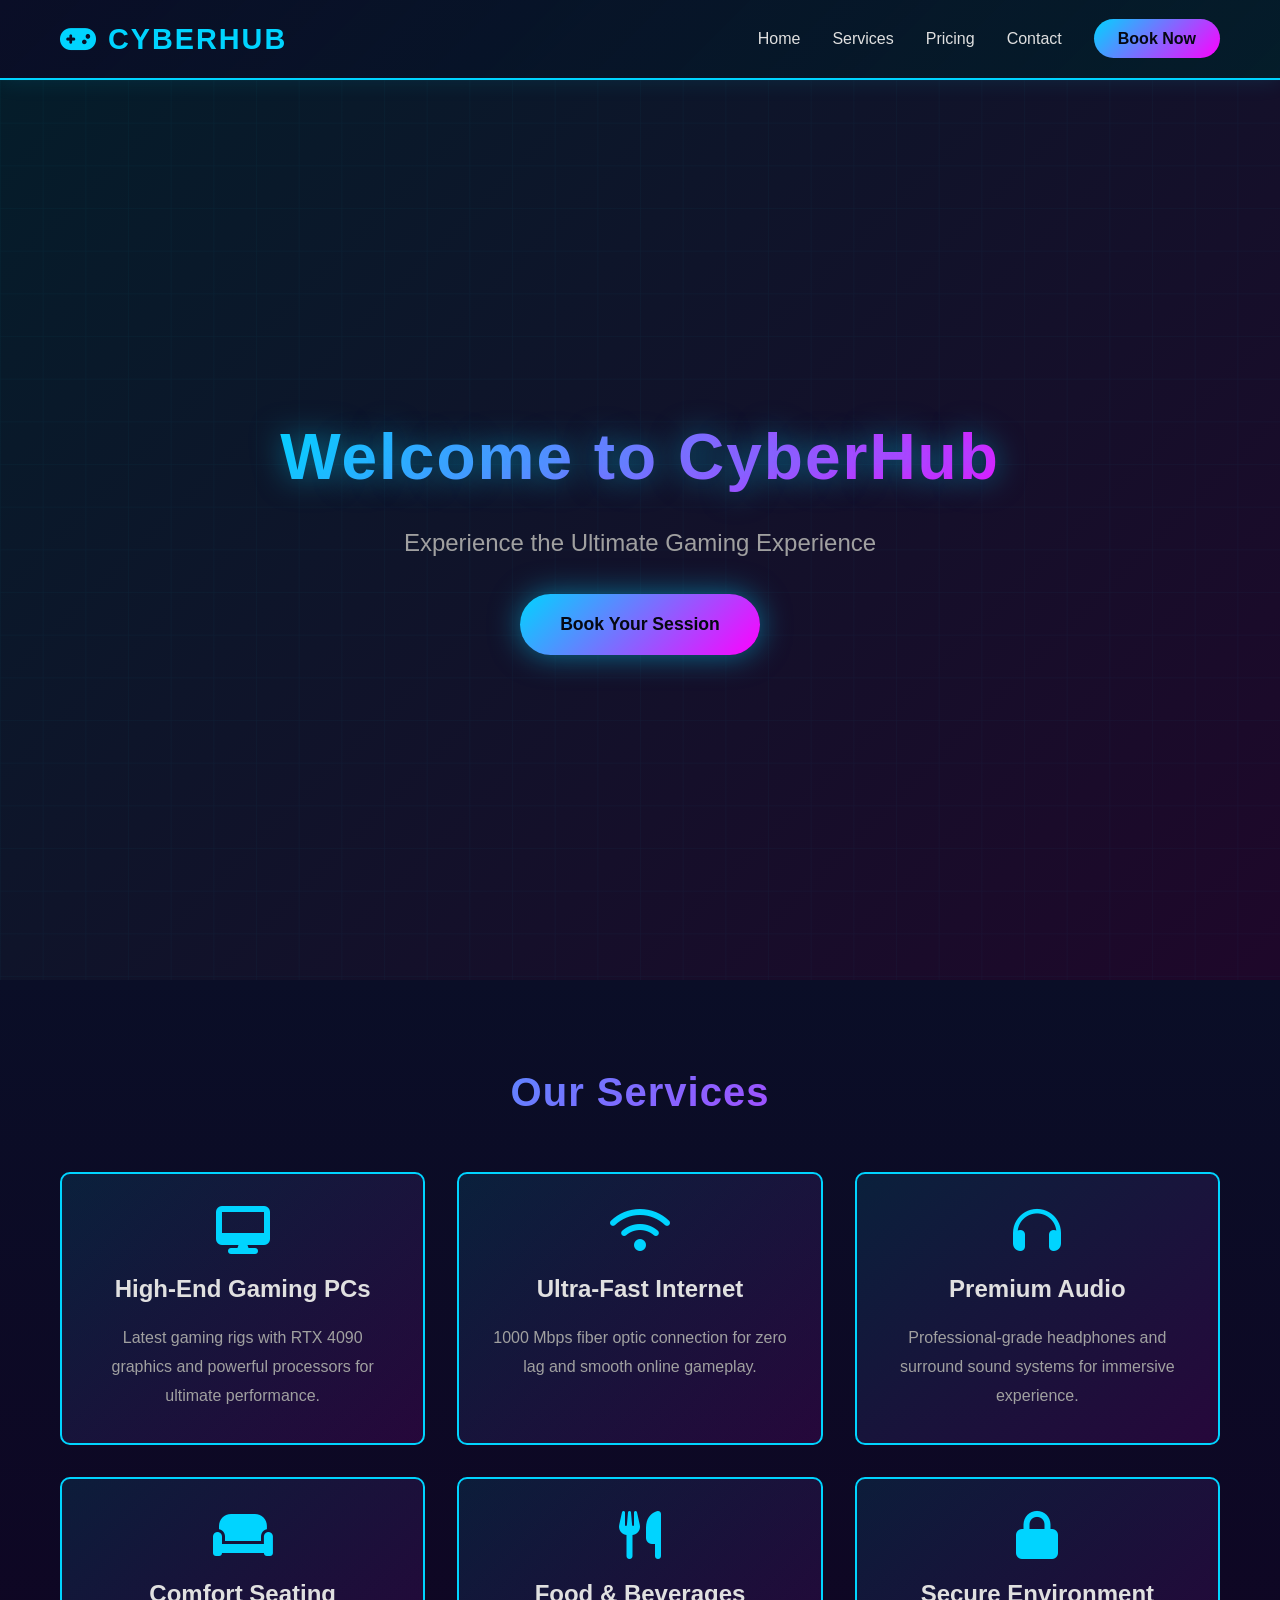
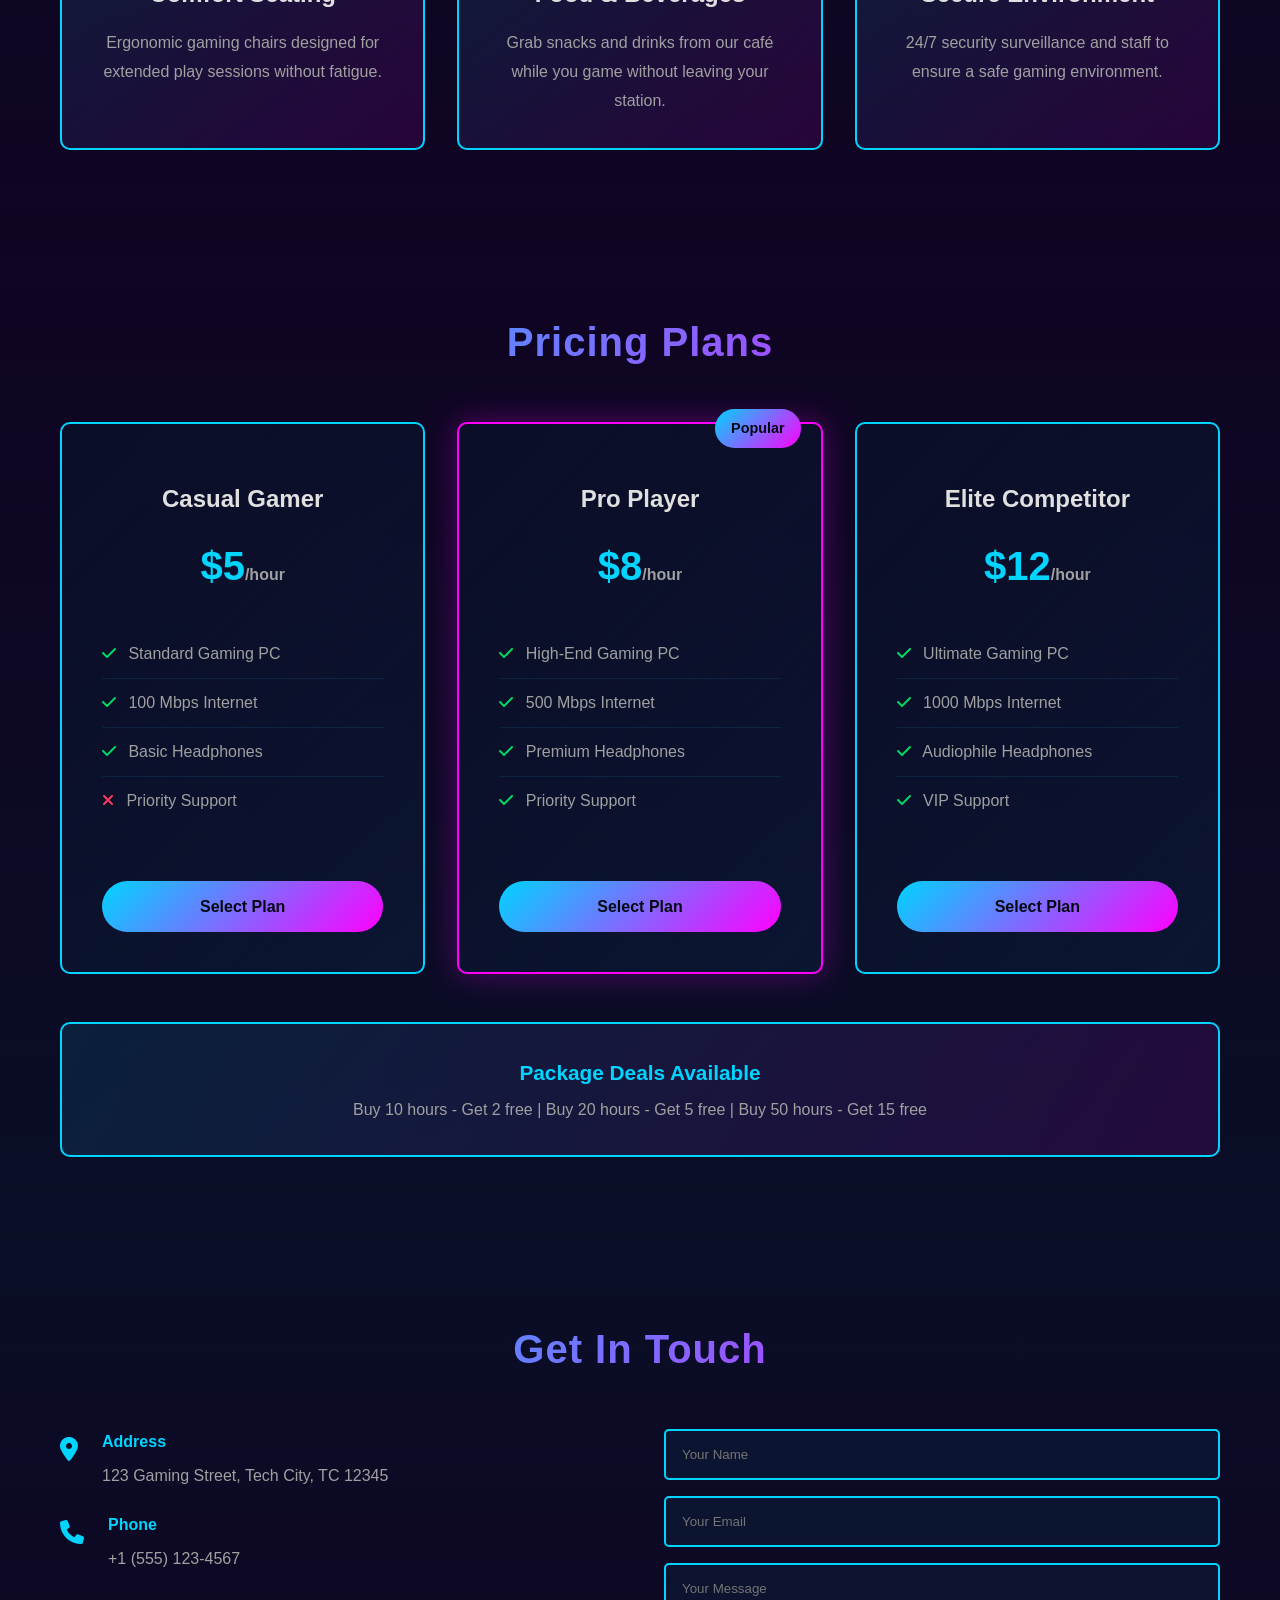
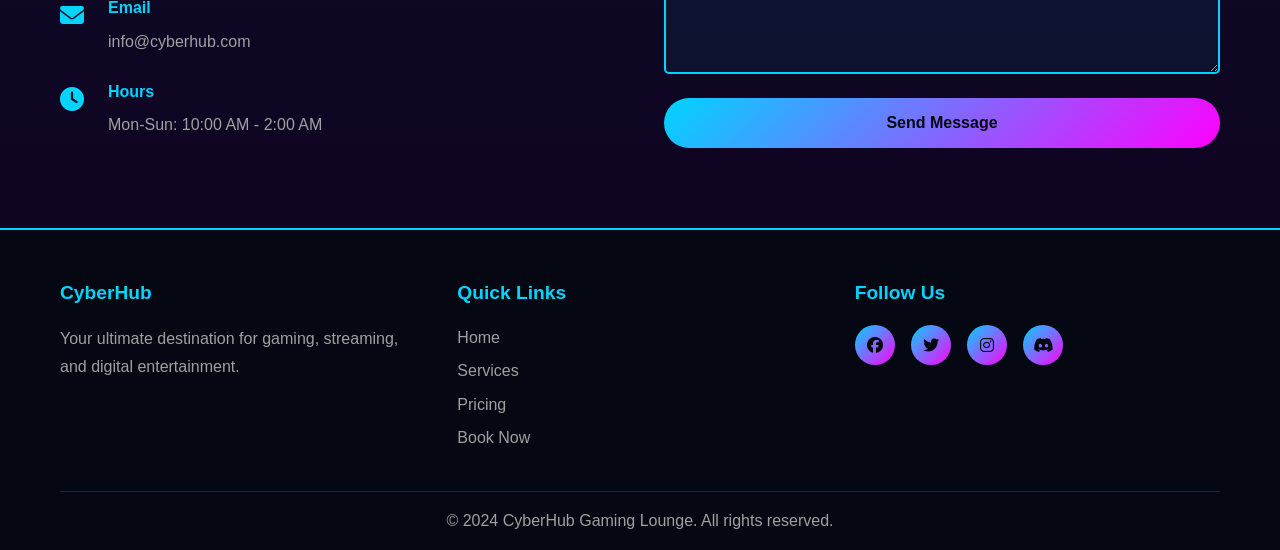
==== index.html @ 61aaa186 "Initial commit: Complete cyber cafe website structure" ====
<!DOCTYPE html>
<html lang="en">
<head>
    <meta charset="UTF-8">
    <meta name="viewport" content="width=device-width, initial-scale=1.0">
    <title>CyberHub - Premium Gaming Lounge</title>
    <link rel="stylesheet" href="css/style.css">
    <link rel="stylesheet" href="https://cdnjs.cloudflare.com/ajax/libs/font-awesome/6.4.0/css/all.min.css">
</head>
<body>
    <!-- Navigation -->
    <nav class="navbar">
        <div class="nav-container">
            <div class="nav-logo">
                <i class="fas fa-gamepad"></i> CyberHub
            </div>
            <ul class="nav-menu">
                <li class="nav-item"><a href="#home" class="nav-link">Home</a></li>
                <li class="nav-item"><a href="#services" class="nav-link">Services</a></li>
                <li class="nav-item"><a href="#pricing" class="nav-link">Pricing</a></li>
                <li class="nav-item"><a href="#contact" class="nav-link">Contact</a></li>
                <li class="nav-item"><a href="booking.html" class="nav-link nav-link-btn">Book Now</a></li>
            </ul>
            <div class="hamburger">
                <span></span>
                <span></span>
                <span></span>
            </div>
        </div>
    </nav>

    <!-- Hero Section -->
    <section id="home" class="hero">
        <div class="hero-content">
            <h1>Welcome to CyberHub</h1>
            <p>Experience the Ultimate Gaming Experience</p>
            <a href="booking.html" class="cta-btn">Book Your Session</a>
        </div>
        <div class="hero-background"></div>
    </section>

    <!-- Services Section -->
    <section id="services" class="services">
        <div class="container">
            <h2 class="section-title">Our Services</h2>
            <div class="services-grid">
                <div class="service-card">
                    <i class="fas fa-desktop"></i>
                    <h3>High-End Gaming PCs</h3>
                    <p>Latest gaming rigs with RTX 4090 graphics and powerful processors for ultimate performance.</p>
                </div>
                <div class="service-card">
                    <i class="fas fa-wifi"></i>
                    <h3>Ultra-Fast Internet</h3>
                    <p>1000 Mbps fiber optic connection for zero lag and smooth online gameplay.</p>
                </div>
                <div class="service-card">
                    <i class="fas fa-headphones"></i>
                    <h3>Premium Audio</h3>
                    <p>Professional-grade headphones and surround sound systems for immersive experience.</p>
                </div>
                <div class="service-card">
                    <i class="fas fa-couch"></i>
                    <h3>Comfort Seating</h3>
                    <p>Ergonomic gaming chairs designed for extended play sessions without fatigue.</p>
                </div>
                <div class="service-card">
                    <i class="fas fa-utensils"></i>
                    <h3>Food & Beverages</h3>
                    <p>Grab snacks and drinks from our café while you game without leaving your station.</p>
                </div>
                <div class="service-card">
                    <i class="fas fa-lock"></i>
                    <h3>Secure Environment</h3>
                    <p>24/7 security surveillance and staff to ensure a safe gaming environment.</p>
                </div>
            </div>
        </div>
    </section>

    <!-- Pricing Section -->
    <section id="pricing" class="pricing">
        <div class="container">
            <h2 class="section-title">Pricing Plans</h2>
            <div class="pricing-grid">
                <div class="pricing-card">
                    <h3>Casual Gamer</h3>
                    <div class="price">$5<span>/hour</span></div>
                    <ul class="features">
                        <li><i class="fas fa-check"></i> Standard Gaming PC</li>
                        <li><i class="fas fa-check"></i> 100 Mbps Internet</li>
                        <li><i class="fas fa-check"></i> Basic Headphones</li>
                        <li><i class="fas fa-times"></i> Priority Support</li>
                    </ul>
                    <a href="booking.html" class="plan-btn">Select Plan</a>
                </div>
                <div class="pricing-card featured">
                    <div class="badge">Popular</div>
                    <h3>Pro Player</h3>
                    <div class="price">$8<span>/hour</span></div>
                    <ul class="features">
                        <li><i class="fas fa-check"></i> High-End Gaming PC</li>
                        <li><i class="fas fa-check"></i> 500 Mbps Internet</li>
                        <li><i class="fas fa-check"></i> Premium Headphones</li>
                        <li><i class="fas fa-check"></i> Priority Support</li>
                    </ul>
                    <a href="booking.html" class="plan-btn">Select Plan</a>
                </div>
                <div class="pricing-card">
                    <h3>Elite Competitor</h3>
                    <div class="price">$12<span>/hour</span></div>
                    <ul class="features">
                        <li><i class="fas fa-check"></i> Ultimate Gaming PC</li>
                        <li><i class="fas fa-check"></i> 1000 Mbps Internet</li>
                        <li><i class="fas fa-check"></i> Audiophile Headphones</li>
                        <li><i class="fas fa-check"></i> VIP Support</li>
                    </ul>
                    <a href="booking.html" class="plan-btn">Select Plan</a>
                </div>
            </div>
            <div class="pricing-note">
                <h4>Package Deals Available</h4>
                <p>Buy 10 hours - Get 2 free | Buy 20 hours - Get 5 free | Buy 50 hours - Get 15 free</p>
            </div>
        </div>
    </section>

    <!-- Contact Section -->
    <section id="contact" class="contact">
        <div class="container">
            <h2 class="section-title">Get In Touch</h2>
            <div class="contact-wrapper">
                <div class="contact-info">
                    <div class="info-item">
                        <i class="fas fa-map-marker-alt"></i>
                        <div>
                            <h4>Address</h4>
                            <p>123 Gaming Street, Tech City, TC 12345</p>
                        </div>
                    </div>
                    <div class="info-item">
                        <i class="fas fa-phone"></i>
                        <div>
                            <h4>Phone</h4>
                            <p>+1 (555) 123-4567</p>
                        </div>
                    </div>
                    <div class="info-item">
                        <i class="fas fa-envelope"></i>
                        <div>
                            <h4>Email</h4>
                            <p>info@cyberhub.com</p>
                        </div>
                    </div>
                    <div class="info-item">
                        <i class="fas fa-clock"></i>
                        <div>
                            <h4>Hours</h4>
                            <p>Mon-Sun: 10:00 AM - 2:00 AM</p>
                        </div>
                    </div>
                </div>
                <form class="contact-form" id="contactForm">
                    <input type="text" placeholder="Your Name" required>
                    <input type="email" placeholder="Your Email" required>
                    <textarea placeholder="Your Message" rows="5" required></textarea>
                    <button type="submit" class="submit-btn">Send Message</button>
                </form>
            </div>
        </div>
    </section>

    <!-- Footer -->
    <footer class="footer">
        <div class="container">
            <div class="footer-content">
                <div class="footer-section">
                    <h4>CyberHub</h4>
                    <p>Your ultimate destination for gaming, streaming, and digital entertainment.</p>
                </div>
                <div class="footer-section">
                    <h4>Quick Links</h4>
                    <ul>
                        <li><a href="#home">Home</a></li>
                        <li><a href="#services">Services</a></li>
                        <li><a href="#pricing">Pricing</a></li>
                        <li><a href="booking.html">Book Now</a></li>
                    </ul>
                </div>
                <div class="footer-section">
                    <h4>Follow Us</h4>
                    <div class="social-links">
                        <a href="#"><i class="fab fa-facebook"></i></a>
                        <a href="#"><i class="fab fa-twitter"></i></a>
                        <a href="#"><i class="fab fa-instagram"></i></a>
                        <a href="#"><i class="fab fa-discord"></i></a>
                    </div>
                </div>
            </div>
            <div class="footer-bottom">
                <p>&copy; 2024 CyberHub Gaming Lounge. All rights reserved.</p>
            </div>
        </div>
    </footer>

    <script src="js/script.js"></script>
</body>
</html>
---- css/style.css ----
* {
    margin: 0;
    padding: 0;
    box-sizing: border-box;
}

:root {
    --primary-color: #00d4ff;
    --secondary-color: #ff00ff;
    --dark-bg: #0a0e27;
    --darker-bg: #050812;
    --text-color: #e0e0e0;
    --text-light: #a0a0a0;
    --accent: #1e90ff;
    --success: #00d963;
    --warning: #ff9500;
    --danger: #ff3860;
}

body {
    font-family: 'Segoe UI', Tahoma, Geneva, Verdana, sans-serif;
    background-color: var(--darker-bg);
    color: var(--text-color);
    line-height: 1.6;
    overflow-x: hidden;
}

.container {
    max-width: 1200px;
    margin: 0 auto;
    padding: 0 20px;
}

/* Navigation */
.navbar {
    background: linear-gradient(135deg, var(--dark-bg) 0%, rgba(0, 212, 255, 0.1) 100%);
    padding: 1rem 0;
    position: sticky;
    top: 0;
    z-index: 1000;
    border-bottom: 2px solid var(--primary-color);
    box-shadow: 0 2px 20px rgba(0, 212, 255, 0.1);
}

.nav-container {
    max-width: 1200px;
    margin: 0 auto;
    padding: 0 20px;
    display: flex;
    justify-content: space-between;
    align-items: center;
}

.nav-logo {
    font-size: 1.8rem;
    font-weight: bold;
    color: var(--primary-color);
    display: flex;
    align-items: center;
    gap: 10px;
    text-transform: uppercase;
    letter-spacing: 2px;
}

.nav-menu {
    display: flex;
    list-style: none;
    gap: 2rem;
    align-items: center;
}

.nav-link {
    color: var(--text-color);
    text-decoration: none;
    transition: all 0.3s ease;
    font-weight: 500;
}

.nav-link:hover {
    color: var(--primary-color);
    transform: translateY(-3px);
}

.nav-link-btn {
    background: linear-gradient(135deg, var(--primary-color), var(--secondary-color));
    padding: 0.7rem 1.5rem;
    border-radius: 50px;
    color: var(--darker-bg) !important;
    font-weight: bold;
}

.nav-link-btn:hover {
    transform: scale(1.05);
    box-shadow: 0 0 20px rgba(0, 212, 255, 0.5);
}

.nav-link-btn.active {
    box-shadow: 0 0 20px rgba(0, 212, 255, 0.7);
}

.hamburger {
    display: none;
    flex-direction: column;
    cursor: pointer;
}

.hamburger span {
    width: 25px;
    height: 3px;
    background-color: var(--primary-color);
    margin: 5px 0;
    transition: 0.3s;
}

/* Hero Section */
.hero {
    height: 100vh;
    display: flex;
    align-items: center;
    justify-content: center;
    position: relative;
    overflow: hidden;
    text-align: center;
}

.hero-background {
    position: absolute;
    top: 0;
    left: 0;
    width: 100%;
    height: 100%;
    background: linear-gradient(135deg, rgba(0, 212, 255, 0.1) 0%, rgba(255, 0, 255, 0.1) 100%),
                url('data:image/svg+xml,<svg xmlns="http://www.w3.org/2000/svg" viewBox="0 0 1200 600"><defs><pattern id="grid" width="40" height="40" patternUnits="userSpaceOnUse"><path d="M 40 0 L 0 0 0 40" fill="none" stroke="rgba(0,212,255,0.05)" stroke-width="1"/></pattern></defs><rect width="1200" height="600" fill="%23050812" /><rect width="1200" height="600" fill="url(%23grid)" /></svg>');
    z-index: -1;
    animation: moveBackground 20s linear infinite;
}

@keyframes moveBackground {
    0% { transform: translate(0, 0); }
    100% { transform: translate(40px, 40px); }
}

.hero-content {
    z-index: 1;
    animation: slideUp 1s ease;
}

@keyframes slideUp {
    from {
        opacity: 0;
        transform: translateY(30px);
    }
    to {
        opacity: 1;
        transform: translateY(0);
    }
}

.hero h1 {
    font-size: 4rem;
    margin-bottom: 1rem;
    background: linear-gradient(135deg, var(--primary-color), var(--secondary-color));
    -webkit-background-clip: text;
    -webkit-text-fill-color: transparent;
    text-shadow: 0 0 30px rgba(0, 212, 255, 0.5);
    letter-spacing: 2px;
}

.hero p {
    font-size: 1.5rem;
    margin-bottom: 2rem;
    color: var(--text-light);
}

.cta-btn {
    display: inline-block;
    padding: 1rem 2.5rem;
    background: linear-gradient(135deg, var(--primary-color), var(--secondary-color));
    color: var(--darker-bg);
    text-decoration: none;
    border-radius: 50px;
    font-weight: bold;
    font-size: 1.1rem;
    transition: all 0.3s ease;
    box-shadow: 0 0 30px rgba(0, 212, 255, 0.5);
    border: none;
    cursor: pointer;
}

.cta-btn:hover {
    transform: scale(1.1);
    box-shadow: 0 0 50px rgba(0, 212, 255, 0.8), 0 0 30px rgba(255, 0, 255, 0.5);
}

/* Sections */
section {
    padding: 5rem 0;
}

.section-title {
    font-size: 2.5rem;
    text-align: center;
    margin-bottom: 3rem;
    background: linear-gradient(135deg, var(--primary-color), var(--secondary-color));
    -webkit-background-clip: text;
    -webkit-text-fill-color: transparent;
    letter-spacing: 1px;
}

/* Services Section */
.services {
    background: linear-gradient(180deg, var(--dark-bg) 0%, rgba(26, 0, 51, 0.5) 100%);
}

.services-grid {
    display: grid;
    grid-template-columns: repeat(auto-fit, minmax(300px, 1fr));
    gap: 2rem;
}

.service-card {
    background: linear-gradient(135deg, rgba(0, 212, 255, 0.1) 0%, rgba(255, 0, 255, 0.1) 100%);
    border: 2px solid var(--primary-color);
    padding: 2rem;
    border-radius: 10px;
    transition: all 0.3s ease;
    text-align: center;
}

.service-card:hover {
    transform: translateY(-10px);
    box-shadow: 0 10px 30px rgba(0, 212, 255, 0.3);
    border-color: var(--secondary-color);
}

.service-card i {
    font-size: 3rem;
    color: var(--primary-color);
    margin-bottom: 1rem;
}

.service-card h3 {
    font-size: 1.5rem;
    margin-bottom: 1rem;
    color: var(--text-color);
}

.service-card p {
    color: var(--text-light);
    line-height: 1.8;
}

/* Pricing Section */
.pricing {
    background: linear-gradient(180deg, rgba(26, 0, 51, 0.5) 0%, var(--dark-bg) 100%);
}

.pricing-grid {
    display: grid;
    grid-template-columns: repeat(auto-fit, minmax(280px, 1fr));
    gap: 2rem;
    margin-bottom: 3rem;
}

.pricing-card {
    background: linear-gradient(135deg, var(--dark-bg) 0%, rgba(0, 212, 255, 0.05) 100%);
    border: 2px solid var(--primary-color);
    padding: 2.5rem;
    border-radius: 10px;
    text-align: center;
    transition: all 0.3s ease;
    position: relative;
}

.pricing-card.featured {
    border-color: var(--secondary-color);
    box-shadow: 0 0 30px rgba(255, 0, 255, 0.3);
    transform: scale(1.05);
}

.pricing-card:hover {
    transform: translateY(-10px);
    box-shadow: 0 10px 30px rgba(0, 212, 255, 0.3);
}

.pricing-card.featured:hover {
    transform: scale(1.05) translateY(-10px);
}

.badge {
    position: absolute;
    top: -15px;
    right: 20px;
    background: linear-gradient(135deg, var(--primary-color), var(--secondary-color));
    color: var(--darker-bg);
    padding: 0.5rem 1rem;
    border-radius: 20px;
    font-weight: bold;
    font-size: 0.9rem;
}

.pricing-card h3 {
    font-size: 1.5rem;
    margin: 1rem 0;
    color: var(--text-color);
}

.price {
    font-size: 2.5rem;
    color: var(--primary-color);
    margin: 1rem 0;
    font-weight: bold;
}

.price span {
    font-size: 1rem;
    color: var(--text-light);
}

.features {
    list-style: none;
    margin: 2rem 0;
    text-align: left;
}

.features li {
    padding: 0.7rem 0;
    color: var(--text-light);
    border-bottom: 1px solid rgba(0, 212, 255, 0.1);
}

.features li:last-child {
    border-bottom: none;
}

.features i {
    color: var(--success);
    margin-right: 0.5rem;
}

.features li:has(.fa-times) i {
    color: var(--danger);
}

.plan-btn {
    display: inline-block;
    width: 100%;
    padding: 0.8rem 1.5rem;
    background: linear-gradient(135deg, var(--primary-color), var(--secondary-color));
    color: var(--darker-bg);
    text-decoration: none;
    border-radius: 50px;
    font-weight: bold;
    transition: all 0.3s ease;
    border: none;
    cursor: pointer;
    margin-top: 1.5rem;
}

.plan-btn:hover {
    transform: scale(1.05);
    box-shadow: 0 0 20px rgba(0, 212, 255, 0.5);
}

.pricing-note {
    background: linear-gradient(135deg, rgba(0, 212, 255, 0.1) 0%, rgba(255, 0, 255, 0.1) 100%);
    border: 2px solid var(--primary-color);
    padding: 2rem;
    border-radius: 10px;
    text-align: center;
}

.pricing-note h4 {
    color: var(--primary-color);
    font-size: 1.3rem;
    margin-bottom: 0.5rem;
}

.pricing-note p {
    color: var(--text-light);
}

/* Contact Section */
.contact {
    background: linear-gradient(180deg, var(--dark-bg) 0%, rgba(26, 0, 51, 0.5) 100%);
}

.contact-wrapper {
    display: grid;
    grid-template-columns: 1fr 1fr;
    gap: 3rem;
}

.contact-info {
    display: flex;
    flex-direction: column;
    gap: 1.5rem;
}

.info-item {
    display: flex;
    align-items: flex-start;
    gap: 1.5rem;
}

.info-item i {
    font-size: 1.5rem;
    color: var(--primary-color);
    margin-top: 0.5rem;
}

.info-item h4 {
    color: var(--primary-color);
    margin-bottom: 0.5rem;
}

.info-item p {
    color: var(--text-light);
}

.contact-form {
    display: flex;
    flex-direction: column;
    gap: 1rem;
}

.contact-form input,
.contact-form textarea {
    padding: 1rem;
    background: rgba(0, 212, 255, 0.05);
    border: 2px solid var(--primary-color);
    border-radius: 5px;
    color: var(--text-color);
    font-family: inherit;
    transition: all 0.3s ease;
}

.contact-form input:focus,
.contact-form textarea:focus {
    outline: none;
    border-color: var(--secondary-color);
    box-shadow: 0 0 15px rgba(0, 212, 255, 0.2);
}

.contact-form textarea {
    resize: vertical;
}

.submit-btn {
    padding: 1rem 2rem;
    background: linear-gradient(135deg, var(--primary-color), var(--secondary-color));
    color: var(--darker-bg);
    border: none;
    border-radius: 50px;
    font-weight: bold;
    font-size: 1rem;
    cursor: pointer;
    transition: all 0.3s ease;
    margin-top: 0.5rem;
}

.submit-btn:hover {
    transform: scale(1.05);
    box-shadow: 0 0 20px rgba(0, 212, 255, 0.5);
}

/* Footer */
.footer {
    background: var(--darker-bg);
    border-top: 2px solid var(--primary-color);
    padding: 3rem 0 1rem;
}

.footer-content {
    display: grid;
    grid-template-columns: repeat(auto-fit, minmax(250px, 1fr));
    gap: 2rem;
    margin-bottom: 2rem;
}

.footer-section h4 {
    color: var(--primary-color);
    margin-bottom: 1rem;
    font-size: 1.2rem;
}

.footer-section p {
    color: var(--text-light);
    line-height: 1.8;
}

.footer-section ul {
    list-style: none;
}

.footer-section ul li {
    margin-bottom: 0.5rem;
}

.footer-section ul li a {
    color: var(--text-light);
    text-decoration: none;
    transition: all 0.3s ease;
}

.footer-section ul li a:hover {
    color: var(--primary-color);
    transform: translateX(5px);
}

.social-links {
    display: flex;
    gap: 1rem;
}

.social-links a {
    display: inline-flex;
    align-items: center;
    justify-content: center;
    width: 40px;
    height: 40px;
    background: linear-gradient(135deg, var(--primary-color), var(--secondary-color));
    color: var(--darker-bg);
    border-radius: 50%;
    text-decoration: none;
    transition: all 0.3s ease;
}

.social-links a:hover {
    transform: scale(1.2) rotate(10deg);
    box-shadow: 0 0 20px rgba(0, 212, 255, 0.5);
}

.footer-bottom {
    text-align: center;
    padding-top: 1rem;
    border-top: 1px solid rgba(0, 212, 255, 0.2);
    color: var(--text-light);
}

/* Booking Section */
.booking-section {
    background: linear-gradient(180deg, var(--dark-bg) 0%, rgba(26, 0, 51, 0.5) 100%);
    padding: 3rem 0;
}

.page-title {
    font-size: 2.5rem;
    text-align: center;
    margin-bottom: 3rem;
    background: linear-gradient(135deg, var(--primary-color), var(--secondary-color));
    -webkit-background-clip: text;
    -webkit-text-fill-color: transparent;
}

.booking-wrapper {
    display: grid;
    grid-template-columns: 2fr 1fr;
    gap: 2rem;
}

.booking-form {
    background: linear-gradient(135deg, rgba(0, 212, 255, 0.1) 0%, rgba(255, 0, 255, 0.1) 100%);
    border: 2px solid var(--primary-color);
    padding: 2rem;
    border-radius: 10px;
}

.form-group {
    margin-bottom: 1.5rem;
}

.form-row {
    display: grid;
    grid-template-columns: 1fr 1fr;
    gap: 1rem;
}

.form-group label {
    display: block;
    margin-bottom: 0.5rem;
    color: var(--primary-color);
    font-weight: 500;
}

.form-group input,
.form-group select,
.form-group textarea {
    width: 100%;
    padding: 0.8rem;
    background: rgba(0, 212, 255, 0.05);
    border: 2px solid var(--primary-color);
    border-radius: 5px;
    color: var(--text-color);
    font-family: inherit;
    transition: all 0.3s ease;
}

.form-group input:focus,
.form-group select:focus,
.form-group textarea:focus {
    outline: none;
    border-color: var(--secondary-color);
    box-shadow: 0 0 15px rgba(0, 212, 255, 0.2);
}

.checkbox-group {
    display: flex;
    flex-direction: column;
    gap: 0.8rem;
}

.checkbox {
    display: flex;
    align-items: center;
    gap: 0.8rem;
    cursor: pointer;
}

.checkbox input {
    width: auto;
    cursor: pointer;
}

.checkbox span {
    color: var(--text-light);
}

.price-summary {
    background: rgba(0, 212, 255, 0.05);
    border: 2px solid var(--primary-color);
    padding: 1.5rem;
    border-radius: 5px;
    margin: 2rem 0;
}

.price-summary h3 {
    color: var(--primary-color);
    margin-bottom: 1rem;
}

.summary-item {
    display: flex;
    justify-content: space-between;
    margin-bottom: 0.8rem;
    color: var(--text-light);
}

.summary-total {
    display: flex;
    justify-content: space-between;
    font-size: 1.3rem;
    font-weight: bold;
    color: var(--primary-color);
    border-top: 2px solid rgba(0, 212, 255, 0.2);
    padding-top: 1rem;
}

.booking-info {
    display: flex;
    flex-direction: column;
    gap: 1.5rem;
}

.booking-info h3 {
    color: var(--primary-color);
    font-size: 1.5rem;
}

.info-box {
    background: linear-gradient(135deg, rgba(0, 212, 255, 0.1) 0%, rgba(255, 0, 255, 0.1) 100%);
    border: 2px solid var(--primary-color);
    padding: 1.5rem;
    border-radius: 5px;
}

.info-box h4 {
    color: var(--primary-color);
    margin-bottom: 1rem;
    display: flex;
    align-items: center;
    gap: 0.5rem;
}

.info-box ul {
    list-style: none;
}

.info-box ul li {
    color: var(--text-light);
    margin-bottom: 0.5rem;
    padding-left: 1.5rem;
    position: relative;
}

.info-box ul li:before {
    content: "▸";
    position: absolute;
    left: 0;
    color: var(--primary-color);
}

.info-box p {
    color: var(--text-light);
    line-height: 1.8;
}

/* Responsive */
@media (max-width: 768px) {
    .hamburger {
        display: flex;
    }

    .nav-menu {
        flex-direction: column;
        gap: 1rem;
    }

    .hero h1 {
        font-size: 2rem;
    }

    .hero p {
        font-size: 1.1rem;
    }

    .section-title {
        font-size: 1.8rem;
    }

    .contact-wrapper,
    .booking-wrapper {
        grid-template-columns: 1fr;
    }

    .form-row {
        grid-template-columns: 1fr;
    }

    .pricing-card.featured {
        transform: scale(1);
    }

    .pricing-card.featured:hover {
        transform: translateY(-10px);
    }
}
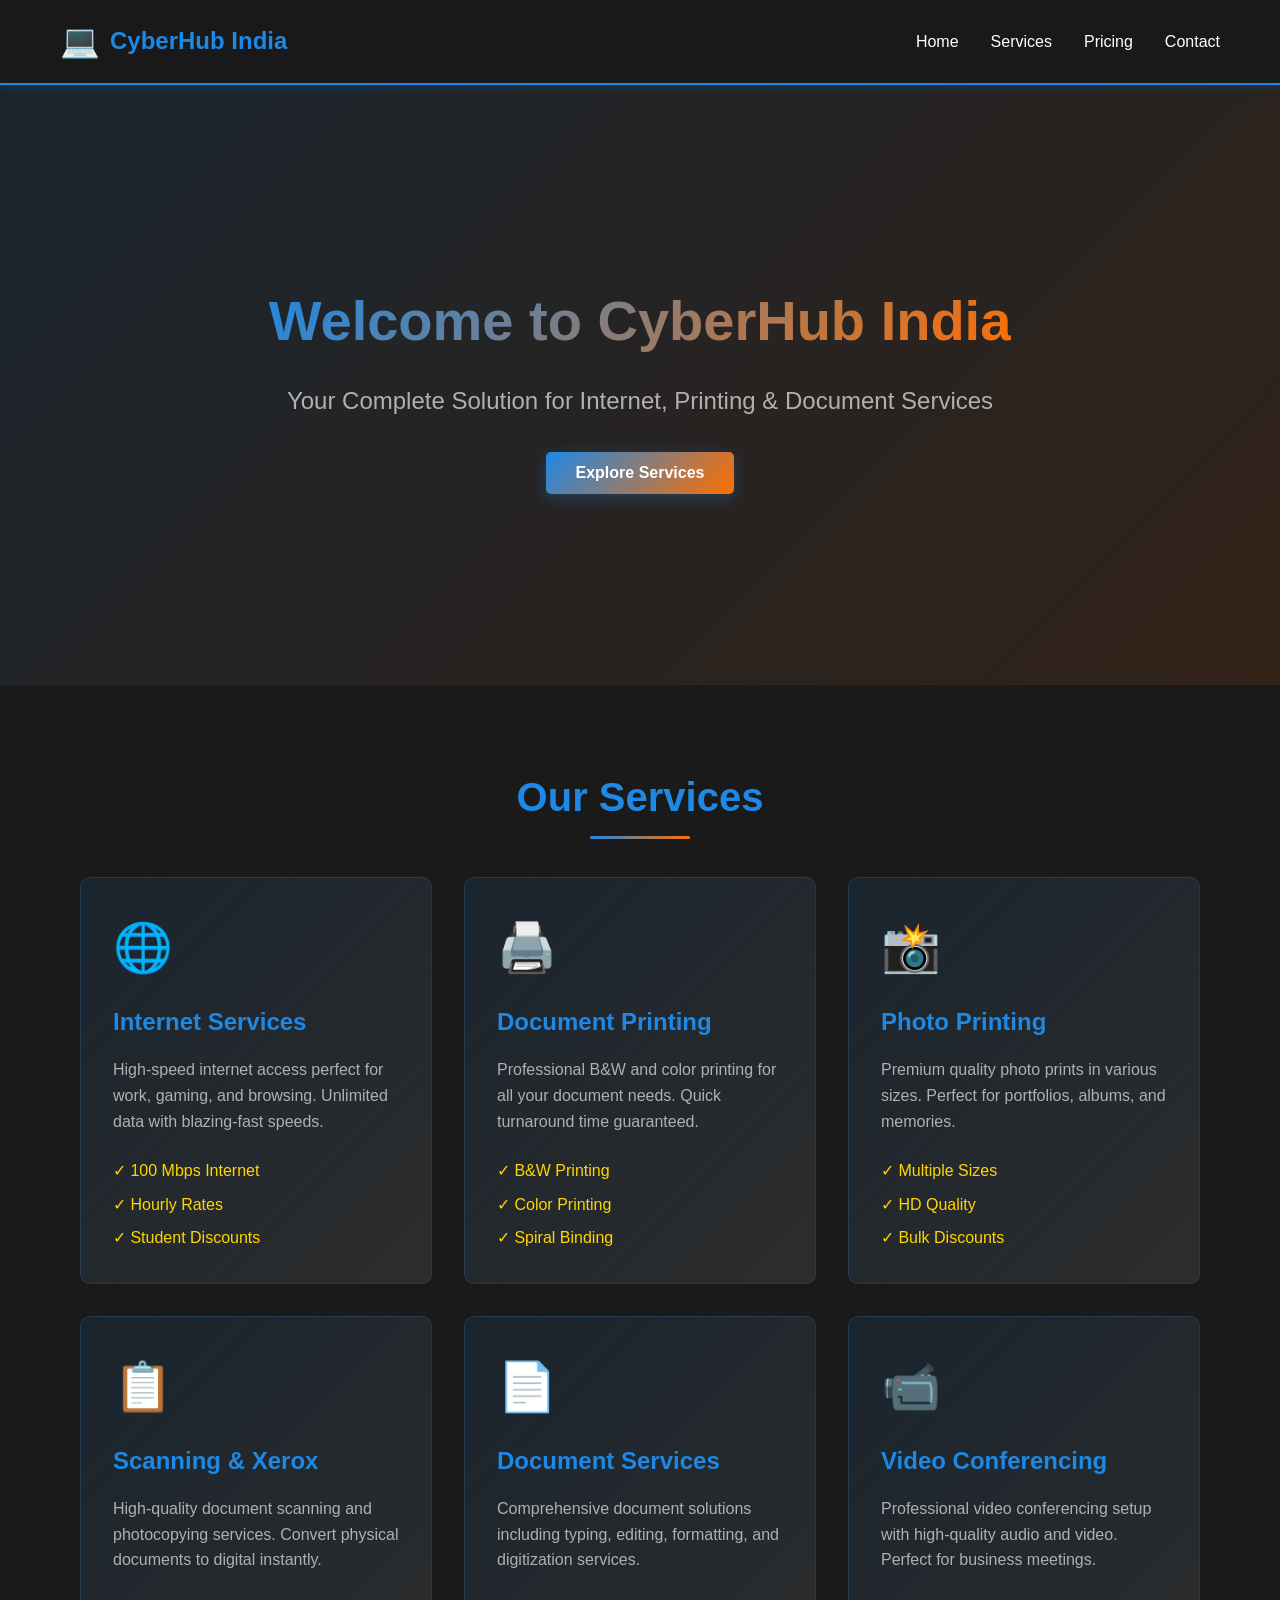
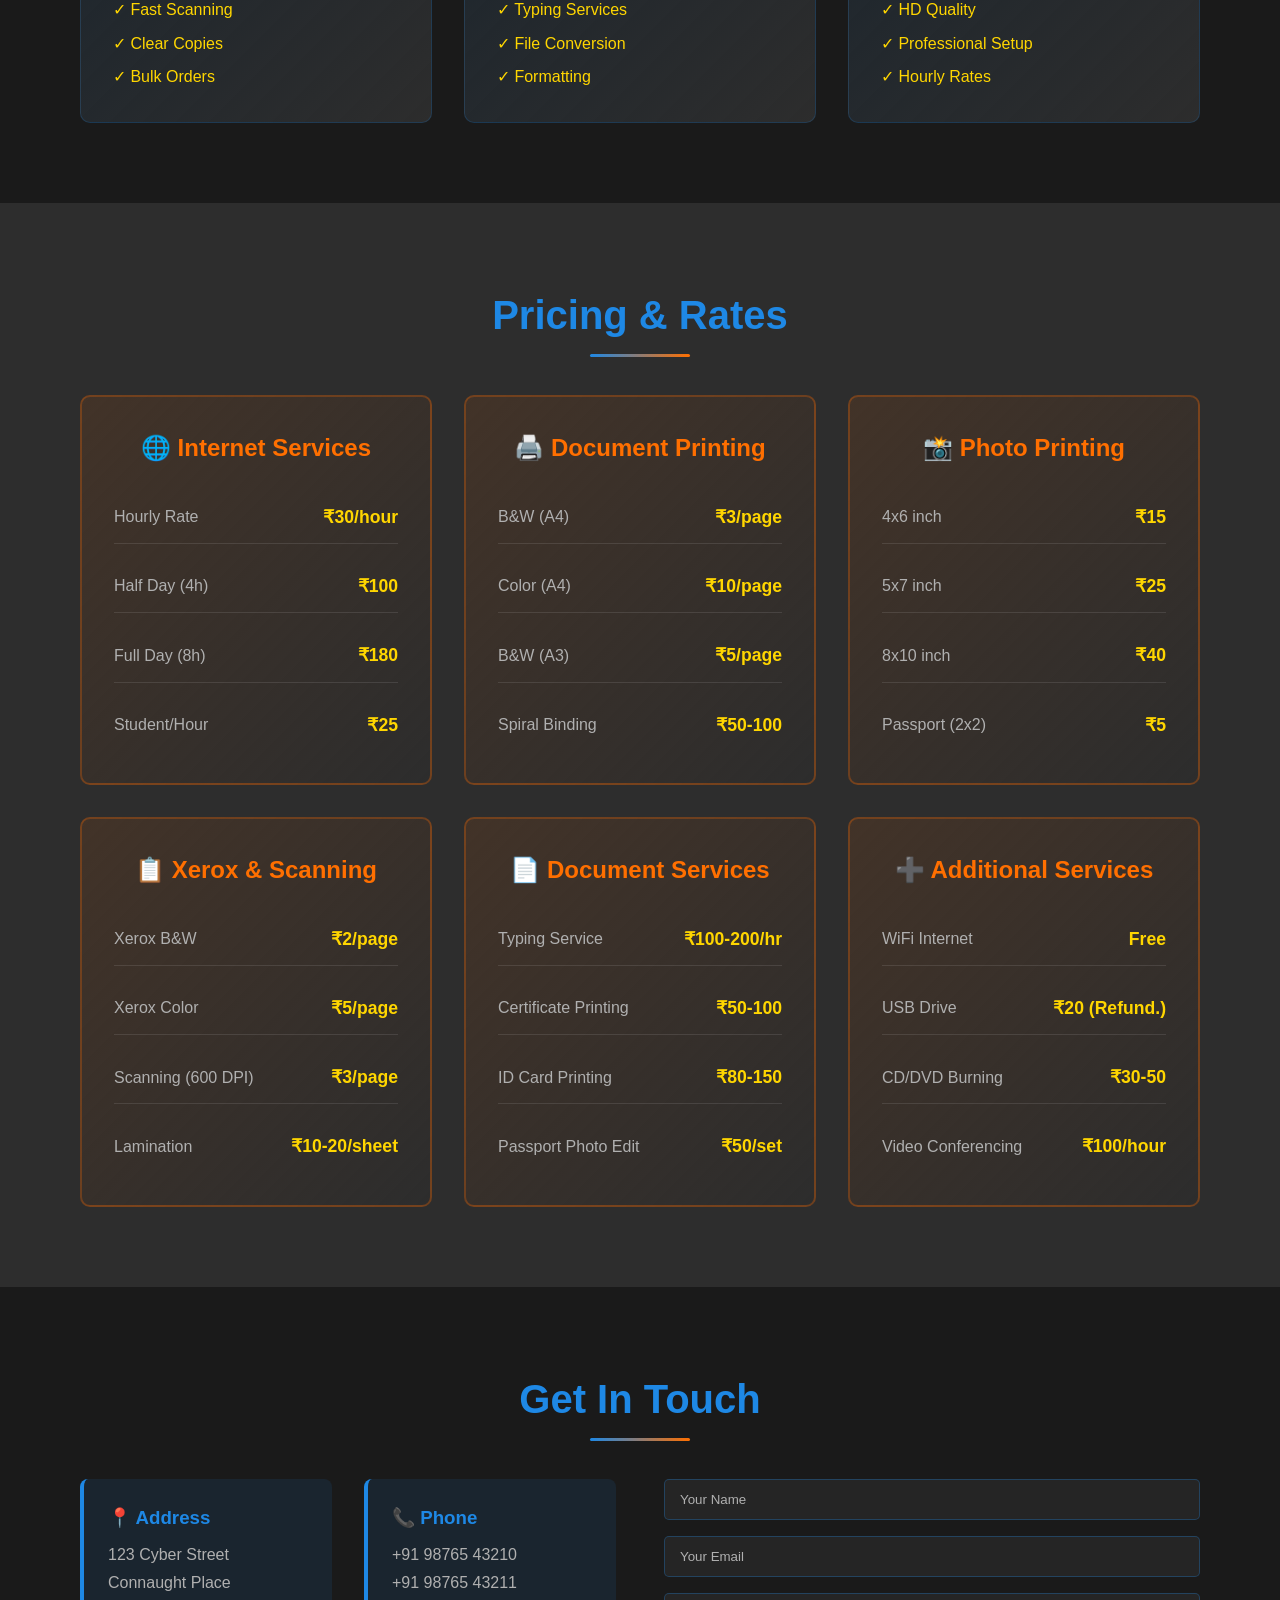
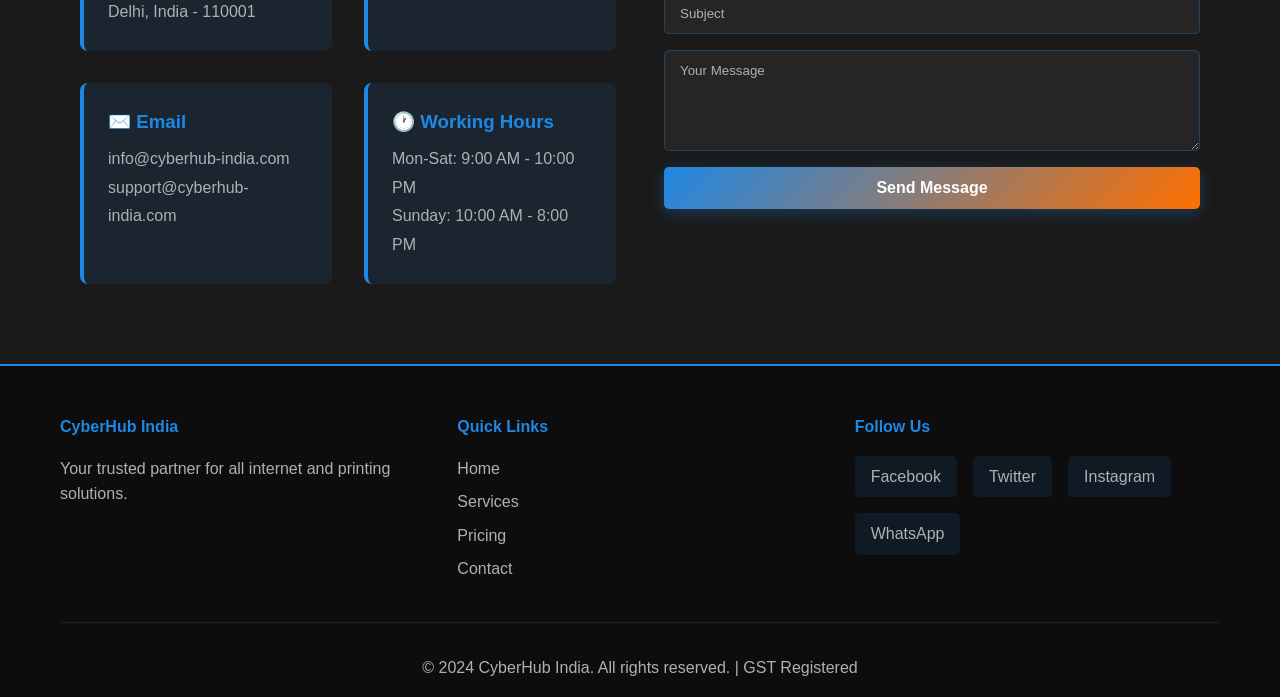
==== commit 120c5362: "Transform: Convert gaming lounge to Indian cyber cafe with printing and document services" ====
--- a/index.html
+++ b/index.html
@@ -3,23 +3,21 @@
 <head>
     <meta charset="UTF-8">
     <meta name="viewport" content="width=device-width, initial-scale=1.0">
-    <title>CyberHub - Premium Gaming Lounge</title>
+    <title>CyberHub - Indian Cyber Cafe & Printing Services</title>
     <link rel="stylesheet" href="css/style.css">
-    <link rel="stylesheet" href="https://cdnjs.cloudflare.com/ajax/libs/font-awesome/6.4.0/css/all.min.css">
 </head>
 <body>
-    <!-- Navigation -->
+    <!-- Navigation Bar -->
     <nav class="navbar">
         <div class="nav-container">
             <div class="nav-logo">
-                <i class="fas fa-gamepad"></i> CyberHub
+                <span class="logo-icon">💻</span> CyberHub India
             </div>
             <ul class="nav-menu">
                 <li class="nav-item"><a href="#home" class="nav-link">Home</a></li>
                 <li class="nav-item"><a href="#services" class="nav-link">Services</a></li>
                 <li class="nav-item"><a href="#pricing" class="nav-link">Pricing</a></li>
                 <li class="nav-item"><a href="#contact" class="nav-link">Contact</a></li>
-                <li class="nav-item"><a href="booking.html" class="nav-link nav-link-btn">Book Now</a></li>
             </ul>
             <div class="hamburger">
                 <span></span>
@@ -32,9 +30,9 @@
     <!-- Hero Section -->
     <section id="home" class="hero">
         <div class="hero-content">
-            <h1>Welcome to CyberHub</h1>
-            <p>Experience the Ultimate Gaming Experience</p>
-            <a href="booking.html" class="cta-btn">Book Your Session</a>
+            <h1 class="hero-title">Welcome to CyberHub India</h1>
+            <p class="hero-subtitle">Your Complete Solution for Internet, Printing & Document Services</p>
+            <button class="btn btn-primary" onclick="document.getElementById('services').scrollIntoView({behavior: 'smooth'})">Explore Services</button>
         </div>
         <div class="hero-background"></div>
     </section>
@@ -44,35 +42,76 @@
         <div class="container">
             <h2 class="section-title">Our Services</h2>
             <div class="services-grid">
-                <div class="service-card">
-                    <i class="fas fa-desktop"></i>
-                    <h3>High-End Gaming PCs</h3>
-                    <p>Latest gaming rigs with RTX 4090 graphics and powerful processors for ultimate performance.</p>
-                </div>
-                <div class="service-card">
-                    <i class="fas fa-wifi"></i>
-                    <h3>Ultra-Fast Internet</h3>
-                    <p>1000 Mbps fiber optic connection for zero lag and smooth online gameplay.</p>
-                </div>
-                <div class="service-card">
-                    <i class="fas fa-headphones"></i>
-                    <h3>Premium Audio</h3>
-                    <p>Professional-grade headphones and surround sound systems for immersive experience.</p>
-                </div>
-                <div class="service-card">
-                    <i class="fas fa-couch"></i>
-                    <h3>Comfort Seating</h3>
-                    <p>Ergonomic gaming chairs designed for extended play sessions without fatigue.</p>
-                </div>
-                <div class="service-card">
-                    <i class="fas fa-utensils"></i>
-                    <h3>Food & Beverages</h3>
-                    <p>Grab snacks and drinks from our café while you game without leaving your station.</p>
-                </div>
-                <div class="service-card">
-                    <i class="fas fa-lock"></i>
-                    <h3>Secure Environment</h3>
-                    <p>24/7 security surveillance and staff to ensure a safe gaming environment.</p>
+                <!-- Service 1 -->
+                <div class="service-card">
+                    <div class="service-icon">🌐</div>
+                    <h3>Internet Services</h3>
+                    <p>High-speed internet access perfect for work, gaming, and browsing. Unlimited data with blazing-fast speeds.</p>
+                    <ul class="service-features">
+                        <li>✓ 100 Mbps Internet</li>
+                        <li>✓ Hourly Rates</li>
+                        <li>✓ Student Discounts</li>
+                    </ul>
+                </div>
+
+                <!-- Service 2 -->
+                <div class="service-card">
+                    <div class="service-icon">🖨️</div>
+                    <h3>Document Printing</h3>
+                    <p>Professional B&W and color printing for all your document needs. Quick turnaround time guaranteed.</p>
+                    <ul class="service-features">
+                        <li>✓ B&W Printing</li>
+                        <li>✓ Color Printing</li>
+                        <li>✓ Spiral Binding</li>
+                    </ul>
+                </div>
+
+                <!-- Service 3 -->
+                <div class="service-card">
+                    <div class="service-icon">📸</div>
+                    <h3>Photo Printing</h3>
+                    <p>Premium quality photo prints in various sizes. Perfect for portfolios, albums, and memories.</p>
+                    <ul class="service-features">
+                        <li>✓ Multiple Sizes</li>
+                        <li>✓ HD Quality</li>
+                        <li>✓ Bulk Discounts</li>
+                    </ul>
+                </div>
+
+                <!-- Service 4 -->
+                <div class="service-card">
+                    <div class="service-icon">📋</div>
+                    <h3>Scanning & Xerox</h3>
+                    <p>High-quality document scanning and photocopying services. Convert physical documents to digital instantly.</p>
+                    <ul class="service-features">
+                        <li>✓ Fast Scanning</li>
+                        <li>✓ Clear Copies</li>
+                        <li>✓ Bulk Orders</li>
+                    </ul>
+                </div>
+
+                <!-- Service 5 -->
+                <div class="service-card">
+                    <div class="service-icon">📄</div>
+                    <h3>Document Services</h3>
+                    <p>Comprehensive document solutions including typing, editing, formatting, and digitization services.</p>
+                    <ul class="service-features">
+                        <li>✓ Typing Services</li>
+                        <li>✓ File Conversion</li>
+                        <li>✓ Formatting</li>
+                    </ul>
+                </div>
+
+                <!-- Service 6 -->
+                <div class="service-card">
+                    <div class="service-icon">📹</div>
+                    <h3>Video Conferencing</h3>
+                    <p>Professional video conferencing setup with high-quality audio and video. Perfect for business meetings.</p>
+                    <ul class="service-features">
+                        <li>✓ HD Quality</li>
+                        <li>✓ Professional Setup</li>
+                        <li>✓ Hourly Rates</li>
+                    </ul>
                 </div>
             </div>
         </div>
@@ -81,46 +120,145 @@
     <!-- Pricing Section -->
     <section id="pricing" class="pricing">
         <div class="container">
-            <h2 class="section-title">Pricing Plans</h2>
+            <h2 class="section-title">Pricing & Rates</h2>
             <div class="pricing-grid">
-                <div class="pricing-card">
-                    <h3>Casual Gamer</h3>
-                    <div class="price">$5<span>/hour</span></div>
-                    <ul class="features">
-                        <li><i class="fas fa-check"></i> Standard Gaming PC</li>
-                        <li><i class="fas fa-check"></i> 100 Mbps Internet</li>
-                        <li><i class="fas fa-check"></i> Basic Headphones</li>
-                        <li><i class="fas fa-times"></i> Priority Support</li>
-                    </ul>
-                    <a href="booking.html" class="plan-btn">Select Plan</a>
-                </div>
-                <div class="pricing-card featured">
-                    <div class="badge">Popular</div>
-                    <h3>Pro Player</h3>
-                    <div class="price">$8<span>/hour</span></div>
-                    <ul class="features">
-                        <li><i class="fas fa-check"></i> High-End Gaming PC</li>
-                        <li><i class="fas fa-check"></i> 500 Mbps Internet</li>
-                        <li><i class="fas fa-check"></i> Premium Headphones</li>
-                        <li><i class="fas fa-check"></i> Priority Support</li>
-                    </ul>
-                    <a href="booking.html" class="plan-btn">Select Plan</a>
-                </div>
-                <div class="pricing-card">
-                    <h3>Elite Competitor</h3>
-                    <div class="price">$12<span>/hour</span></div>
-                    <ul class="features">
-                        <li><i class="fas fa-check"></i> Ultimate Gaming PC</li>
-                        <li><i class="fas fa-check"></i> 1000 Mbps Internet</li>
-                        <li><i class="fas fa-check"></i> Audiophile Headphones</li>
-                        <li><i class="fas fa-check"></i> VIP Support</li>
-                    </ul>
-                    <a href="booking.html" class="plan-btn">Select Plan</a>
-                </div>
-            </div>
-            <div class="pricing-note">
-                <h4>Package Deals Available</h4>
-                <p>Buy 10 hours - Get 2 free | Buy 20 hours - Get 5 free | Buy 50 hours - Get 15 free</p>
+                <!-- Internet Pricing -->
+                <div class="pricing-card">
+                    <h3>🌐 Internet Services</h3>
+                    <div class="price-list">
+                        <div class="price-item">
+                            <span>Hourly Rate</span>
+                            <span class="price">₹30/hour</span>
+                        </div>
+                        <div class="price-item">
+                            <span>Half Day (4h)</span>
+                            <span class="price">₹100</span>
+                        </div>
+                        <div class="price-item">
+                            <span>Full Day (8h)</span>
+                            <span class="price">₹180</span>
+                        </div>
+                        <div class="price-item">
+                            <span>Student/Hour</span>
+                            <span class="price">₹25</span>
+                        </div>
+                    </div>
+                </div>
+
+                <!-- Printing Pricing -->
+                <div class="pricing-card">
+                    <h3>🖨️ Document Printing</h3>
+                    <div class="price-list">
+                        <div class="price-item">
+                            <span>B&W (A4)</span>
+                            <span class="price">₹3/page</span>
+                        </div>
+                        <div class="price-item">
+                            <span>Color (A4)</span>
+                            <span class="price">₹10/page</span>
+                        </div>
+                        <div class="price-item">
+                            <span>B&W (A3)</span>
+                            <span class="price">₹5/page</span>
+                        </div>
+                        <div class="price-item">
+                            <span>Spiral Binding</span>
+                            <span class="price">₹50-100</span>
+                        </div>
+                    </div>
+                </div>
+
+                <!-- Photo Printing -->
+                <div class="pricing-card">
+                    <h3>📸 Photo Printing</h3>
+                    <div class="price-list">
+                        <div class="price-item">
+                            <span>4x6 inch</span>
+                            <span class="price">₹15</span>
+                        </div>
+                        <div class="price-item">
+                            <span>5x7 inch</span>
+                            <span class="price">₹25</span>
+                        </div>
+                        <div class="price-item">
+                            <span>8x10 inch</span>
+                            <span class="price">₹40</span>
+                        </div>
+                        <div class="price-item">
+                            <span>Passport (2x2)</span>
+                            <span class="price">₹5</span>
+                        </div>
+                    </div>
+                </div>
+
+                <!-- Xerox & Scanning -->
+                <div class="pricing-card">
+                    <h3>📋 Xerox & Scanning</h3>
+                    <div class="price-list">
+                        <div class="price-item">
+                            <span>Xerox B&W</span>
+                            <span class="price">₹2/page</span>
+                        </div>
+                        <div class="price-item">
+                            <span>Xerox Color</span>
+                            <span class="price">₹5/page</span>
+                        </div>
+                        <div class="price-item">
+                            <span>Scanning (600 DPI)</span>
+                            <span class="price">₹3/page</span>
+                        </div>
+                        <div class="price-item">
+                            <span>Lamination</span>
+                            <span class="price">₹10-20/sheet</span>
+                        </div>
+                    </div>
+                </div>
+
+                <!-- Other Services -->
+                <div class="pricing-card">
+                    <h3>📄 Document Services</h3>
+                    <div class="price-list">
+                        <div class="price-item">
+                            <span>Typing Service</span>
+                            <span class="price">₹100-200/hr</span>
+                        </div>
+                        <div class="price-item">
+                            <span>Certificate Printing</span>
+                            <span class="price">₹50-100</span>
+                        </div>
+                        <div class="price-item">
+                            <span>ID Card Printing</span>
+                            <span class="price">₹80-150</span>
+                        </div>
+                        <div class="price-item">
+                            <span>Passport Photo Edit</span>
+                            <span class="price">₹50/set</span>
+                        </div>
+                    </div>
+                </div>
+
+                <!-- Additional Services -->
+                <div class="pricing-card">
+                    <h3>➕ Additional Services</h3>
+                    <div class="price-list">
+                        <div class="price-item">
+                            <span>WiFi Internet</span>
+                            <span class="price">Free</span>
+                        </div>
+                        <div class="price-item">
+                            <span>USB Drive</span>
+                            <span class="price">₹20 (Refund.)</span>
+                        </div>
+                        <div class="price-item">
+                            <span>CD/DVD Burning</span>
+                            <span class="price">₹30-50</span>
+                        </div>
+                        <div class="price-item">
+                            <span>Video Conferencing</span>
+                            <span class="price">₹100/hour</span>
+                        </div>
+                    </div>
+                </div>
             </div>
         </div>
     </section>
@@ -129,42 +267,31 @@
     <section id="contact" class="contact">
         <div class="container">
             <h2 class="section-title">Get In Touch</h2>
-            <div class="contact-wrapper">
+            <div class="contact-content">
                 <div class="contact-info">
                     <div class="info-item">
-                        <i class="fas fa-map-marker-alt"></i>
-                        <div>
-                            <h4>Address</h4>
-                            <p>123 Gaming Street, Tech City, TC 12345</p>
-                        </div>
+                        <h3>📍 Address</h3>
+                        <p>123 Cyber Street<br>Connaught Place<br>Delhi, India - 110001</p>
                     </div>
                     <div class="info-item">
-                        <i class="fas fa-phone"></i>
-                        <div>
-                            <h4>Phone</h4>
-                            <p>+1 (555) 123-4567</p>
-                        </div>
+                        <h3>📞 Phone</h3>
+                        <p>+91 98765 43210<br>+91 98765 43211</p>
                     </div>
                     <div class="info-item">
-                        <i class="fas fa-envelope"></i>
-                        <div>
-                            <h4>Email</h4>
-                            <p>info@cyberhub.com</p>
-                        </div>
+                        <h3>✉️ Email</h3>
+                        <p>info@cyberhub-india.com<br>support@cyberhub-india.com</p>
                     </div>
                     <div class="info-item">
-                        <i class="fas fa-clock"></i>
-                        <div>
-                            <h4>Hours</h4>
-                            <p>Mon-Sun: 10:00 AM - 2:00 AM</p>
-                        </div>
-                    </div>
-                </div>
-                <form class="contact-form" id="contactForm">
+                        <h3>🕐 Working Hours</h3>
+                        <p>Mon-Sat: 9:00 AM - 10:00 PM<br>Sunday: 10:00 AM - 8:00 PM</p>
+                    </div>
+                </div>
+                <form class="contact-form">
                     <input type="text" placeholder="Your Name" required>
                     <input type="email" placeholder="Your Email" required>
+                    <input type="text" placeholder="Subject" required>
                     <textarea placeholder="Your Message" rows="5" required></textarea>
-                    <button type="submit" class="submit-btn">Send Message</button>
+                    <button type="submit" class="btn btn-primary">Send Message</button>
                 </form>
             </div>
         </div>
@@ -175,8 +302,8 @@
         <div class="container">
             <div class="footer-content">
                 <div class="footer-section">
-                    <h4>CyberHub</h4>
-                    <p>Your ultimate destination for gaming, streaming, and digital entertainment.</p>
+                    <h4>CyberHub India</h4>
+                    <p>Your trusted partner for all internet and printing solutions.</p>
                 </div>
                 <div class="footer-section">
                     <h4>Quick Links</h4>
@@ -184,25 +311,25 @@
                         <li><a href="#home">Home</a></li>
                         <li><a href="#services">Services</a></li>
                         <li><a href="#pricing">Pricing</a></li>
-                        <li><a href="booking.html">Book Now</a></li>
+                        <li><a href="#contact">Contact</a></li>
                     </ul>
                 </div>
                 <div class="footer-section">
                     <h4>Follow Us</h4>
                     <div class="social-links">
-                        <a href="#"><i class="fab fa-facebook"></i></a>
-                        <a href="#"><i class="fab fa-twitter"></i></a>
-                        <a href="#"><i class="fab fa-instagram"></i></a>
-                        <a href="#"><i class="fab fa-discord"></i></a>
+                        <a href="#" class="social-link">Facebook</a>
+                        <a href="#" class="social-link">Twitter</a>
+                        <a href="#" class="social-link">Instagram</a>
+                        <a href="#" class="social-link">WhatsApp</a>
                     </div>
                 </div>
             </div>
             <div class="footer-bottom">
-                <p>&copy; 2024 CyberHub Gaming Lounge. All rights reserved.</p>
+                <p>&copy; 2024 CyberHub India. All rights reserved. | GST Registered</p>
             </div>
         </div>
     </footer>
 
     <script src="js/script.js"></script>
 </body>
-</html>+</html>
--- a/css/style.css
+++ b/css/style.css
@@ -5,21 +5,20 @@
 }
 
 :root {
-    --primary-color: #00d4ff;
-    --secondary-color: #ff00ff;
-    --dark-bg: #0a0e27;
-    --darker-bg: #050812;
-    --text-color: #e0e0e0;
-    --text-light: #a0a0a0;
-    --accent: #1e90ff;
-    --success: #00d963;
-    --warning: #ff9500;
-    --danger: #ff3860;
+    --primary-color: #1e88e5;
+    --secondary-color: #ff6f00;
+    --accent-color: #ffd600;
+    --dark-bg: #1a1a1a;
+    --light-bg: #2d2d2d;
+    --text-color: #ffffff;
+    --text-light: #b0b0b0;
+    --success-color: #4caf50;
+    --danger-color: #f44336;
 }
 
 body {
     font-family: 'Segoe UI', Tahoma, Geneva, Verdana, sans-serif;
-    background-color: var(--darker-bg);
+    background-color: var(--dark-bg);
     color: var(--text-color);
     line-height: 1.6;
     overflow-x: hidden;
@@ -31,15 +30,15 @@
     padding: 0 20px;
 }
 
-/* Navigation */
+/* Navbar */
 .navbar {
-    background: linear-gradient(135deg, var(--dark-bg) 0%, rgba(0, 212, 255, 0.1) 100%);
+    background-color: rgba(26, 26, 26, 0.95);
     padding: 1rem 0;
     position: sticky;
     top: 0;
     z-index: 1000;
     border-bottom: 2px solid var(--primary-color);
-    box-shadow: 0 2px 20px rgba(0, 212, 255, 0.1);
+    box-shadow: 0 2px 10px rgba(30, 136, 229, 0.2);
 }
 
 .nav-container {
@@ -52,75 +51,59 @@
 }
 
 .nav-logo {
-    font-size: 1.8rem;
+    font-size: 1.5rem;
     font-weight: bold;
     color: var(--primary-color);
     display: flex;
     align-items: center;
     gap: 10px;
-    text-transform: uppercase;
-    letter-spacing: 2px;
+}
+
+.logo-icon {
+    font-size: 2rem;
 }
 
 .nav-menu {
     display: flex;
     list-style: none;
     gap: 2rem;
-    align-items: center;
 }
 
 .nav-link {
     color: var(--text-color);
     text-decoration: none;
-    transition: all 0.3s ease;
+    transition: color 0.3s ease;
     font-weight: 500;
 }
 
 .nav-link:hover {
     color: var(--primary-color);
-    transform: translateY(-3px);
-}
-
-.nav-link-btn {
-    background: linear-gradient(135deg, var(--primary-color), var(--secondary-color));
-    padding: 0.7rem 1.5rem;
-    border-radius: 50px;
-    color: var(--darker-bg) !important;
-    font-weight: bold;
-}
-
-.nav-link-btn:hover {
-    transform: scale(1.05);
-    box-shadow: 0 0 20px rgba(0, 212, 255, 0.5);
-}
-
-.nav-link-btn.active {
-    box-shadow: 0 0 20px rgba(0, 212, 255, 0.7);
 }
 
 .hamburger {
     display: none;
     flex-direction: column;
     cursor: pointer;
+    gap: 5px;
 }
 
 .hamburger span {
     width: 25px;
     height: 3px;
-    background-color: var(--primary-color);
-    margin: 5px 0;
+    background-color: var(--text-color);
+    border-radius: 2px;
     transition: 0.3s;
 }
 
 /* Hero Section */
 .hero {
-    height: 100vh;
+    position: relative;
+    min-height: 600px;
     display: flex;
     align-items: center;
     justify-content: center;
-    position: relative;
     overflow: hidden;
-    text-align: center;
+    padding: 3rem 0;
 }
 
 .hero-background {
@@ -129,23 +112,23 @@
     left: 0;
     width: 100%;
     height: 100%;
-    background: linear-gradient(135deg, rgba(0, 212, 255, 0.1) 0%, rgba(255, 0, 255, 0.1) 100%),
-                url('data:image/svg+xml,<svg xmlns="http://www.w3.org/2000/svg" viewBox="0 0 1200 600"><defs><pattern id="grid" width="40" height="40" patternUnits="userSpaceOnUse"><path d="M 40 0 L 0 0 0 40" fill="none" stroke="rgba(0,212,255,0.05)" stroke-width="1"/></pattern></defs><rect width="1200" height="600" fill="%23050812" /><rect width="1200" height="600" fill="url(%23grid)" /></svg>');
+    background: linear-gradient(135deg, rgba(30, 136, 229, 0.1) 0%, rgba(255, 107, 0, 0.1) 100%);
     z-index: -1;
-    animation: moveBackground 20s linear infinite;
-}
-
-@keyframes moveBackground {
-    0% { transform: translate(0, 0); }
-    100% { transform: translate(40px, 40px); }
+    animation: gradient-shift 8s ease infinite;
+}
+
+@keyframes gradient-shift {
+    0%, 100% { background: linear-gradient(135deg, rgba(30, 136, 229, 0.1) 0%, rgba(255, 107, 0, 0.1) 100%); }
+    50% { background: linear-gradient(135deg, rgba(255, 107, 0, 0.1) 0%, rgba(30, 136, 229, 0.1) 100%); }
 }
 
 .hero-content {
-    z-index: 1;
-    animation: slideUp 1s ease;
-}
-
-@keyframes slideUp {
+    text-align: center;
+    z-index: 2;
+    animation: fade-in-up 1s ease;
+}
+
+@keyframes fade-in-up {
     from {
         opacity: 0;
         transform: translateY(30px);
@@ -156,266 +139,242 @@
     }
 }
 
-.hero h1 {
-    font-size: 4rem;
+.hero-title {
+    font-size: 3.5rem;
     margin-bottom: 1rem;
-    background: linear-gradient(135deg, var(--primary-color), var(--secondary-color));
+    background: linear-gradient(135deg, var(--primary-color) 0%, var(--secondary-color) 100%);
     -webkit-background-clip: text;
     -webkit-text-fill-color: transparent;
-    text-shadow: 0 0 30px rgba(0, 212, 255, 0.5);
-    letter-spacing: 2px;
-}
-
-.hero p {
+    background-clip: text;
+    font-weight: bold;
+}
+
+.hero-subtitle {
     font-size: 1.5rem;
+    color: var(--text-light);
     margin-bottom: 2rem;
-    color: var(--text-light);
-}
-
-.cta-btn {
+}
+
+/* Buttons */
+.btn {
+    padding: 12px 30px;
+    border: none;
+    border-radius: 5px;
+    font-size: 1rem;
+    font-weight: bold;
+    cursor: pointer;
+    transition: all 0.3s ease;
+    text-decoration: none;
     display: inline-block;
-    padding: 1rem 2.5rem;
-    background: linear-gradient(135deg, var(--primary-color), var(--secondary-color));
-    color: var(--darker-bg);
-    text-decoration: none;
-    border-radius: 50px;
-    font-weight: bold;
-    font-size: 1.1rem;
-    transition: all 0.3s ease;
-    box-shadow: 0 0 30px rgba(0, 212, 255, 0.5);
-    border: none;
-    cursor: pointer;
-}
-
-.cta-btn:hover {
-    transform: scale(1.1);
-    box-shadow: 0 0 50px rgba(0, 212, 255, 0.8), 0 0 30px rgba(255, 0, 255, 0.5);
-}
-
-/* Sections */
-section {
-    padding: 5rem 0;
-}
-
+}
+
+.btn-primary {
+    background: linear-gradient(135deg, var(--primary-color) 0%, var(--secondary-color) 100%);
+    color: white;
+    box-shadow: 0 4px 15px rgba(30, 136, 229, 0.3);
+}
+
+.btn-primary:hover {
+    transform: translateY(-2px);
+    box-shadow: 0 6px 20px rgba(30, 136, 229, 0.4);
+}
+
+/* Section Titles */
 .section-title {
+    text-align: center;
     font-size: 2.5rem;
-    text-align: center;
     margin-bottom: 3rem;
-    background: linear-gradient(135deg, var(--primary-color), var(--secondary-color));
-    -webkit-background-clip: text;
-    -webkit-text-fill-color: transparent;
-    letter-spacing: 1px;
+    color: var(--primary-color);
+    position: relative;
+    display: inline-block;
+    width: 100%;
+}
+
+.section-title::after {
+    content: '';
+    position: absolute;
+    bottom: -10px;
+    left: 50%;
+    transform: translateX(-50%);
+    width: 100px;
+    height: 3px;
+    background: linear-gradient(90deg, var(--primary-color) 0%, var(--secondary-color) 100%);
+    border-radius: 2px;
 }
 
 /* Services Section */
 .services {
-    background: linear-gradient(180deg, var(--dark-bg) 0%, rgba(26, 0, 51, 0.5) 100%);
+    padding: 5rem 0;
+    background-color: var(--dark-bg);
 }
 
 .services-grid {
     display: grid;
     grid-template-columns: repeat(auto-fit, minmax(300px, 1fr));
     gap: 2rem;
+    padding: 0 20px;
 }
 
 .service-card {
-    background: linear-gradient(135deg, rgba(0, 212, 255, 0.1) 0%, rgba(255, 0, 255, 0.1) 100%);
-    border: 2px solid var(--primary-color);
+    background: linear-gradient(135deg, rgba(30, 136, 229, 0.1), rgba(45, 45, 45, 1));
+    border: 1px solid rgba(30, 136, 229, 0.2);
+    border-radius: 10px;
     padding: 2rem;
-    border-radius: 10px;
     transition: all 0.3s ease;
-    text-align: center;
+    cursor: pointer;
+    position: relative;
+    overflow: hidden;
+}
+
+.service-card::before {
+    content: '';
+    position: absolute;
+    top: 0;
+    left: -100%;
+    width: 100%;
+    height: 100%;
+    background: linear-gradient(90deg, transparent, rgba(255, 107, 0, 0.1), transparent);
+    transition: left 0.5s ease;
+    z-index: -1;
+}
+
+.service-card:hover::before {
+    left: 100%;
 }
 
 .service-card:hover {
     transform: translateY(-10px);
-    box-shadow: 0 10px 30px rgba(0, 212, 255, 0.3);
-    border-color: var(--secondary-color);
-}
-
-.service-card i {
+    border-color: var(--primary-color);
+    box-shadow: 0 10px 30px rgba(30, 136, 229, 0.2);
+}
+
+.service-icon {
     font-size: 3rem;
-    color: var(--primary-color);
     margin-bottom: 1rem;
+    display: inline-block;
 }
 
 .service-card h3 {
     font-size: 1.5rem;
     margin-bottom: 1rem;
-    color: var(--text-color);
+    color: var(--primary-color);
 }
 
 .service-card p {
     color: var(--text-light);
-    line-height: 1.8;
+    margin-bottom: 1.5rem;
+    line-height: 1.6;
+}
+
+.service-features {
+    list-style: none;
+    display: flex;
+    flex-direction: column;
+    gap: 0.5rem;
+}
+
+.service-features li {
+    color: var(--accent-color);
+    font-weight: 500;
 }
 
 /* Pricing Section */
 .pricing {
-    background: linear-gradient(180deg, rgba(26, 0, 51, 0.5) 0%, var(--dark-bg) 100%);
+    padding: 5rem 0;
+    background-color: var(--light-bg);
 }
 
 .pricing-grid {
     display: grid;
-    grid-template-columns: repeat(auto-fit, minmax(280px, 1fr));
+    grid-template-columns: repeat(auto-fit, minmax(300px, 1fr));
     gap: 2rem;
-    margin-bottom: 3rem;
+    padding: 0 20px;
 }
 
 .pricing-card {
-    background: linear-gradient(135deg, var(--dark-bg) 0%, rgba(0, 212, 255, 0.05) 100%);
-    border: 2px solid var(--primary-color);
-    padding: 2.5rem;
+    background: linear-gradient(135deg, rgba(255, 107, 0, 0.1), rgba(45, 45, 45, 1));
+    border: 2px solid rgba(255, 107, 0, 0.3);
     border-radius: 10px;
-    text-align: center;
+    padding: 2rem;
     transition: all 0.3s ease;
-    position: relative;
-}
-
-.pricing-card.featured {
+}
+
+.pricing-card:hover {
     border-color: var(--secondary-color);
-    box-shadow: 0 0 30px rgba(255, 0, 255, 0.3);
-    transform: scale(1.05);
-}
-
-.pricing-card:hover {
-    transform: translateY(-10px);
-    box-shadow: 0 10px 30px rgba(0, 212, 255, 0.3);
-}
-
-.pricing-card.featured:hover {
-    transform: scale(1.05) translateY(-10px);
-}
-
-.badge {
-    position: absolute;
-    top: -15px;
-    right: 20px;
-    background: linear-gradient(135deg, var(--primary-color), var(--secondary-color));
-    color: var(--darker-bg);
-    padding: 0.5rem 1rem;
-    border-radius: 20px;
-    font-weight: bold;
-    font-size: 0.9rem;
+    box-shadow: 0 10px 30px rgba(255, 107, 0, 0.2);
+    transform: translateY(-5px);
 }
 
 .pricing-card h3 {
     font-size: 1.5rem;
-    margin: 1rem 0;
-    color: var(--text-color);
+    margin-bottom: 1.5rem;
+    color: var(--secondary-color);
+    text-align: center;
+}
+
+.price-list {
+    display: flex;
+    flex-direction: column;
+    gap: 1rem;
+}
+
+.price-item {
+    display: flex;
+    justify-content: space-between;
+    align-items: center;
+    padding: 0.75rem 0;
+    border-bottom: 1px solid rgba(255, 255, 255, 0.1);
+}
+
+.price-item:last-child {
+    border-bottom: none;
+}
+
+.price-item span:first-child {
+    color: var(--text-light);
 }
 
 .price {
-    font-size: 2.5rem;
-    color: var(--primary-color);
-    margin: 1rem 0;
     font-weight: bold;
-}
-
-.price span {
-    font-size: 1rem;
-    color: var(--text-light);
-}
-
-.features {
-    list-style: none;
-    margin: 2rem 0;
-    text-align: left;
-}
-
-.features li {
-    padding: 0.7rem 0;
-    color: var(--text-light);
-    border-bottom: 1px solid rgba(0, 212, 255, 0.1);
-}
-
-.features li:last-child {
-    border-bottom: none;
-}
-
-.features i {
-    color: var(--success);
-    margin-right: 0.5rem;
-}
-
-.features li:has(.fa-times) i {
-    color: var(--danger);
-}
-
-.plan-btn {
-    display: inline-block;
-    width: 100%;
-    padding: 0.8rem 1.5rem;
-    background: linear-gradient(135deg, var(--primary-color), var(--secondary-color));
-    color: var(--darker-bg);
-    text-decoration: none;
-    border-radius: 50px;
-    font-weight: bold;
-    transition: all 0.3s ease;
-    border: none;
-    cursor: pointer;
-    margin-top: 1.5rem;
-}
-
-.plan-btn:hover {
-    transform: scale(1.05);
-    box-shadow: 0 0 20px rgba(0, 212, 255, 0.5);
-}
-
-.pricing-note {
-    background: linear-gradient(135deg, rgba(0, 212, 255, 0.1) 0%, rgba(255, 0, 255, 0.1) 100%);
-    border: 2px solid var(--primary-color);
-    padding: 2rem;
-    border-radius: 10px;
-    text-align: center;
-}
-
-.pricing-note h4 {
-    color: var(--primary-color);
-    font-size: 1.3rem;
-    margin-bottom: 0.5rem;
-}
-
-.pricing-note p {
-    color: var(--text-light);
+    color: var(--accent-color);
+    font-size: 1.1rem;
 }
 
 /* Contact Section */
 .contact {
-    background: linear-gradient(180deg, var(--dark-bg) 0%, rgba(26, 0, 51, 0.5) 100%);
-}
-
-.contact-wrapper {
+    padding: 5rem 0;
+    background-color: var(--dark-bg);
+}
+
+.contact-content {
     display: grid;
     grid-template-columns: 1fr 1fr;
     gap: 3rem;
+    padding: 0 20px;
+    align-items: start;
 }
 
 .contact-info {
-    display: flex;
-    flex-direction: column;
-    gap: 1.5rem;
+    display: grid;
+    grid-template-columns: 1fr 1fr;
+    gap: 2rem;
 }
 
 .info-item {
-    display: flex;
-    align-items: flex-start;
-    gap: 1.5rem;
-}
-
-.info-item i {
-    font-size: 1.5rem;
-    color: var(--primary-color);
-    margin-top: 0.5rem;
-}
-
-.info-item h4 {
+    background: rgba(30, 136, 229, 0.1);
+    padding: 1.5rem;
+    border-radius: 8px;
+    border-left: 4px solid var(--primary-color);
+}
+
+.info-item h3 {
     color: var(--primary-color);
     margin-bottom: 0.5rem;
 }
 
 .info-item p {
     color: var(--text-light);
+    line-height: 1.8;
 }
 
 .contact-form {
@@ -426,9 +385,9 @@
 
 .contact-form input,
 .contact-form textarea {
-    padding: 1rem;
-    background: rgba(0, 212, 255, 0.05);
-    border: 2px solid var(--primary-color);
+    padding: 12px 15px;
+    background-color: rgba(255, 255, 255, 0.05);
+    border: 1px solid rgba(30, 136, 229, 0.3);
     border-radius: 5px;
     color: var(--text-color);
     font-family: inherit;
@@ -438,35 +397,19 @@
 .contact-form input:focus,
 .contact-form textarea:focus {
     outline: none;
-    border-color: var(--secondary-color);
-    box-shadow: 0 0 15px rgba(0, 212, 255, 0.2);
-}
-
-.contact-form textarea {
-    resize: vertical;
-}
-
-.submit-btn {
-    padding: 1rem 2rem;
-    background: linear-gradient(135deg, var(--primary-color), var(--secondary-color));
-    color: var(--darker-bg);
-    border: none;
-    border-radius: 50px;
-    font-weight: bold;
-    font-size: 1rem;
-    cursor: pointer;
-    transition: all 0.3s ease;
-    margin-top: 0.5rem;
-}
-
-.submit-btn:hover {
-    transform: scale(1.05);
-    box-shadow: 0 0 20px rgba(0, 212, 255, 0.5);
+    border-color: var(--primary-color);
+    background-color: rgba(30, 136, 229, 0.1);
+    box-shadow: 0 0 10px rgba(30, 136, 229, 0.2);
+}
+
+.contact-form input::placeholder,
+.contact-form textarea::placeholder {
+    color: var(--text-light);
 }
 
 /* Footer */
 .footer {
-    background: var(--darker-bg);
+    background-color: #0d0d0d;
     border-top: 2px solid var(--primary-color);
     padding: 3rem 0 1rem;
 }
@@ -481,12 +424,11 @@
 .footer-section h4 {
     color: var(--primary-color);
     margin-bottom: 1rem;
-    font-size: 1.2rem;
 }
 
 .footer-section p {
     color: var(--text-light);
-    line-height: 1.8;
+    line-height: 1.6;
 }
 
 .footer-section ul {
@@ -500,248 +442,115 @@
 .footer-section ul li a {
     color: var(--text-light);
     text-decoration: none;
+    transition: color 0.3s ease;
+}
+
+.footer-section ul li a:hover {
+    color: var(--primary-color);
+}
+
+.social-links {
+    display: flex;
+    gap: 1rem;
+    flex-wrap: wrap;
+}
+
+.social-link {
+    color: var(--text-light);
+    text-decoration: none;
+    padding: 0.5rem 1rem;
+    background: rgba(30, 136, 229, 0.1);
+    border-radius: 5px;
     transition: all 0.3s ease;
 }
 
-.footer-section ul li a:hover {
-    color: var(--primary-color);
-    transform: translateX(5px);
-}
-
-.social-links {
-    display: flex;
-    gap: 1rem;
-}
-
-.social-links a {
-    display: inline-flex;
-    align-items: center;
-    justify-content: center;
-    width: 40px;
-    height: 40px;
-    background: linear-gradient(135deg, var(--primary-color), var(--secondary-color));
-    color: var(--darker-bg);
-    border-radius: 50%;
-    text-decoration: none;
-    transition: all 0.3s ease;
-}
-
-.social-links a:hover {
-    transform: scale(1.2) rotate(10deg);
-    box-shadow: 0 0 20px rgba(0, 212, 255, 0.5);
+.social-link:hover {
+    background: var(--primary-color);
+    color: white;
 }
 
 .footer-bottom {
     text-align: center;
-    padding-top: 1rem;
-    border-top: 1px solid rgba(0, 212, 255, 0.2);
-    color: var(--text-light);
-}
-
-/* Booking Section */
-.booking-section {
-    background: linear-gradient(180deg, var(--dark-bg) 0%, rgba(26, 0, 51, 0.5) 100%);
-    padding: 3rem 0;
-}
-
-.page-title {
-    font-size: 2.5rem;
-    text-align: center;
-    margin-bottom: 3rem;
-    background: linear-gradient(135deg, var(--primary-color), var(--secondary-color));
-    -webkit-background-clip: text;
-    -webkit-text-fill-color: transparent;
-}
-
-.booking-wrapper {
-    display: grid;
-    grid-template-columns: 2fr 1fr;
-    gap: 2rem;
-}
-
-.booking-form {
-    background: linear-gradient(135deg, rgba(0, 212, 255, 0.1) 0%, rgba(255, 0, 255, 0.1) 100%);
-    border: 2px solid var(--primary-color);
-    padding: 2rem;
-    border-radius: 10px;
-}
-
-.form-group {
-    margin-bottom: 1.5rem;
-}
-
-.form-row {
-    display: grid;
-    grid-template-columns: 1fr 1fr;
-    gap: 1rem;
-}
-
-.form-group label {
-    display: block;
-    margin-bottom: 0.5rem;
-    color: var(--primary-color);
-    font-weight: 500;
-}
-
-.form-group input,
-.form-group select,
-.form-group textarea {
-    width: 100%;
-    padding: 0.8rem;
-    background: rgba(0, 212, 255, 0.05);
-    border: 2px solid var(--primary-color);
-    border-radius: 5px;
-    color: var(--text-color);
-    font-family: inherit;
-    transition: all 0.3s ease;
-}
-
-.form-group input:focus,
-.form-group select:focus,
-.form-group textarea:focus {
-    outline: none;
-    border-color: var(--secondary-color);
-    box-shadow: 0 0 15px rgba(0, 212, 255, 0.2);
-}
-
-.checkbox-group {
-    display: flex;
-    flex-direction: column;
-    gap: 0.8rem;
-}
-
-.checkbox {
-    display: flex;
-    align-items: center;
-    gap: 0.8rem;
-    cursor: pointer;
-}
-
-.checkbox input {
-    width: auto;
-    cursor: pointer;
-}
-
-.checkbox span {
-    color: var(--text-light);
-}
-
-.price-summary {
-    background: rgba(0, 212, 255, 0.05);
-    border: 2px solid var(--primary-color);
-    padding: 1.5rem;
-    border-radius: 5px;
-    margin: 2rem 0;
-}
-
-.price-summary h3 {
-    color: var(--primary-color);
-    margin-bottom: 1rem;
-}
-
-.summary-item {
-    display: flex;
-    justify-content: space-between;
-    margin-bottom: 0.8rem;
-    color: var(--text-light);
-}
-
-.summary-total {
-    display: flex;
-    justify-content: space-between;
-    font-size: 1.3rem;
-    font-weight: bold;
-    color: var(--primary-color);
-    border-top: 2px solid rgba(0, 212, 255, 0.2);
-    padding-top: 1rem;
-}
-
-.booking-info {
-    display: flex;
-    flex-direction: column;
-    gap: 1.5rem;
-}
-
-.booking-info h3 {
-    color: var(--primary-color);
-    font-size: 1.5rem;
-}
-
-.info-box {
-    background: linear-gradient(135deg, rgba(0, 212, 255, 0.1) 0%, rgba(255, 0, 255, 0.1) 100%);
-    border: 2px solid var(--primary-color);
-    padding: 1.5rem;
-    border-radius: 5px;
-}
-
-.info-box h4 {
-    color: var(--primary-color);
-    margin-bottom: 1rem;
-    display: flex;
-    align-items: center;
-    gap: 0.5rem;
-}
-
-.info-box ul {
-    list-style: none;
-}
-
-.info-box ul li {
-    color: var(--text-light);
-    margin-bottom: 0.5rem;
-    padding-left: 1.5rem;
-    position: relative;
-}
-
-.info-box ul li:before {
-    content: "▸";
-    position: absolute;
-    left: 0;
-    color: var(--primary-color);
-}
-
-.info-box p {
-    color: var(--text-light);
-    line-height: 1.8;
-}
-
-/* Responsive */
+    padding-top: 2rem;
+    border-top: 1px solid rgba(30, 136, 229, 0.2);
+    color: var(--text-light);
+}
+
+/* Responsive Design */
 @media (max-width: 768px) {
     .hamburger {
         display: flex;
     }
 
     .nav-menu {
-        flex-direction: column;
-        gap: 1rem;
-    }
-
-    .hero h1 {
+        display: none;
+    }
+
+    .hero-title {
         font-size: 2rem;
     }
 
-    .hero p {
-        font-size: 1.1rem;
+    .hero-subtitle {
+        font-size: 1rem;
     }
 
     .section-title {
         font-size: 1.8rem;
     }
 
-    .contact-wrapper,
-    .booking-wrapper {
+    .contact-content {
         grid-template-columns: 1fr;
     }
 
-    .form-row {
+    .contact-info {
         grid-template-columns: 1fr;
     }
 
-    .pricing-card.featured {
-        transform: scale(1);
-    }
-
-    .pricing-card.featured:hover {
-        transform: translateY(-10px);
-    }
-}+    .services-grid,
+    .pricing-grid {
+        grid-template-columns: 1fr;
+    }
+}
+
+@media (max-width: 480px) {
+    .nav-logo {
+        font-size: 1.2rem;
+    }
+
+    .hero-title {
+        font-size: 1.5rem;
+    }
+
+    .hero-subtitle {
+        font-size: 0.9rem;
+    }
+
+    .btn {
+        padding: 10px 20px;
+        font-size: 0.9rem;
+    }
+
+    .service-card,
+    .pricing-card {
+        padding: 1.5rem;
+    }
+}
+
+/* Scroll Behavior */
+html {
+    scroll-behavior: smooth;
+}
+
+/* Loading Animation */
+@keyframes pulse {
+    0%, 100% {
+        opacity: 1;
+    }
+    50% {
+        opacity: 0.5;
+    }
+}
+
+.loading {
+    animation: pulse 2s cubic-bezier(0.4, 0, 0.6, 1) infinite;
+}
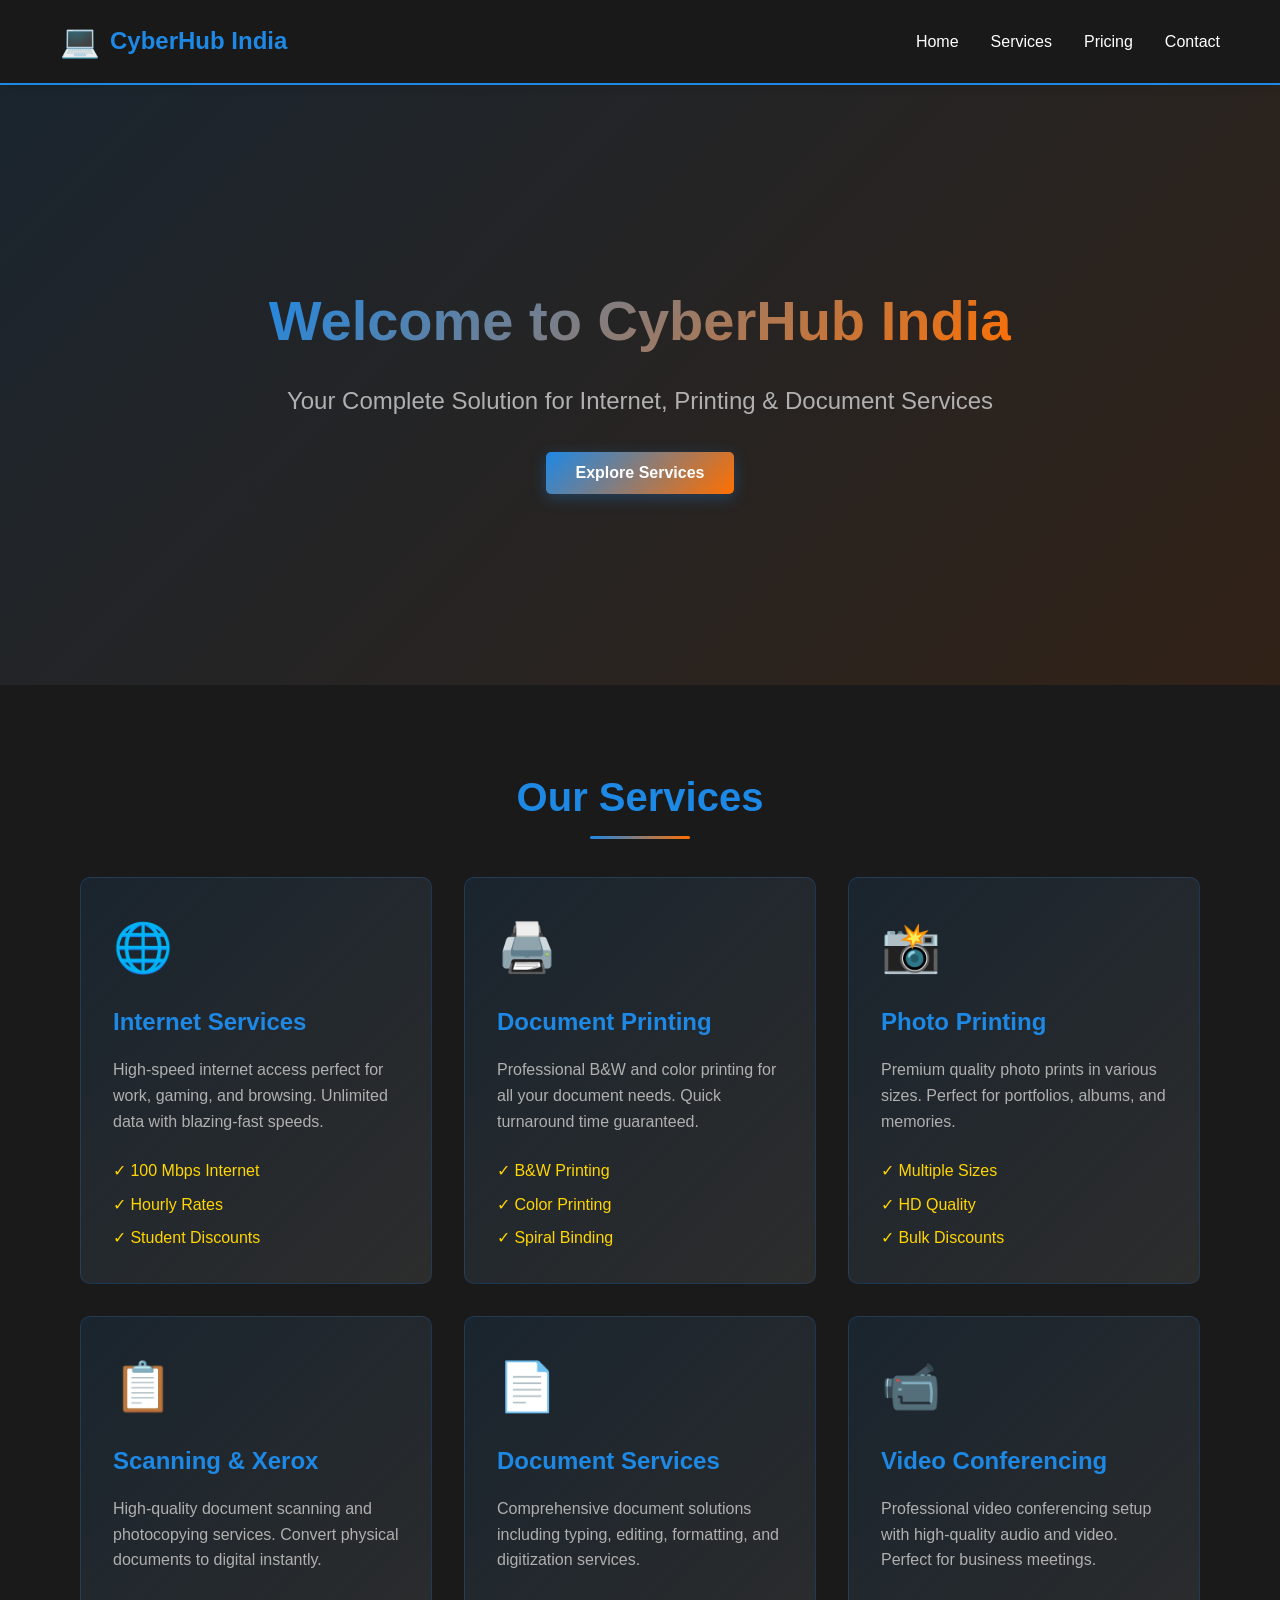
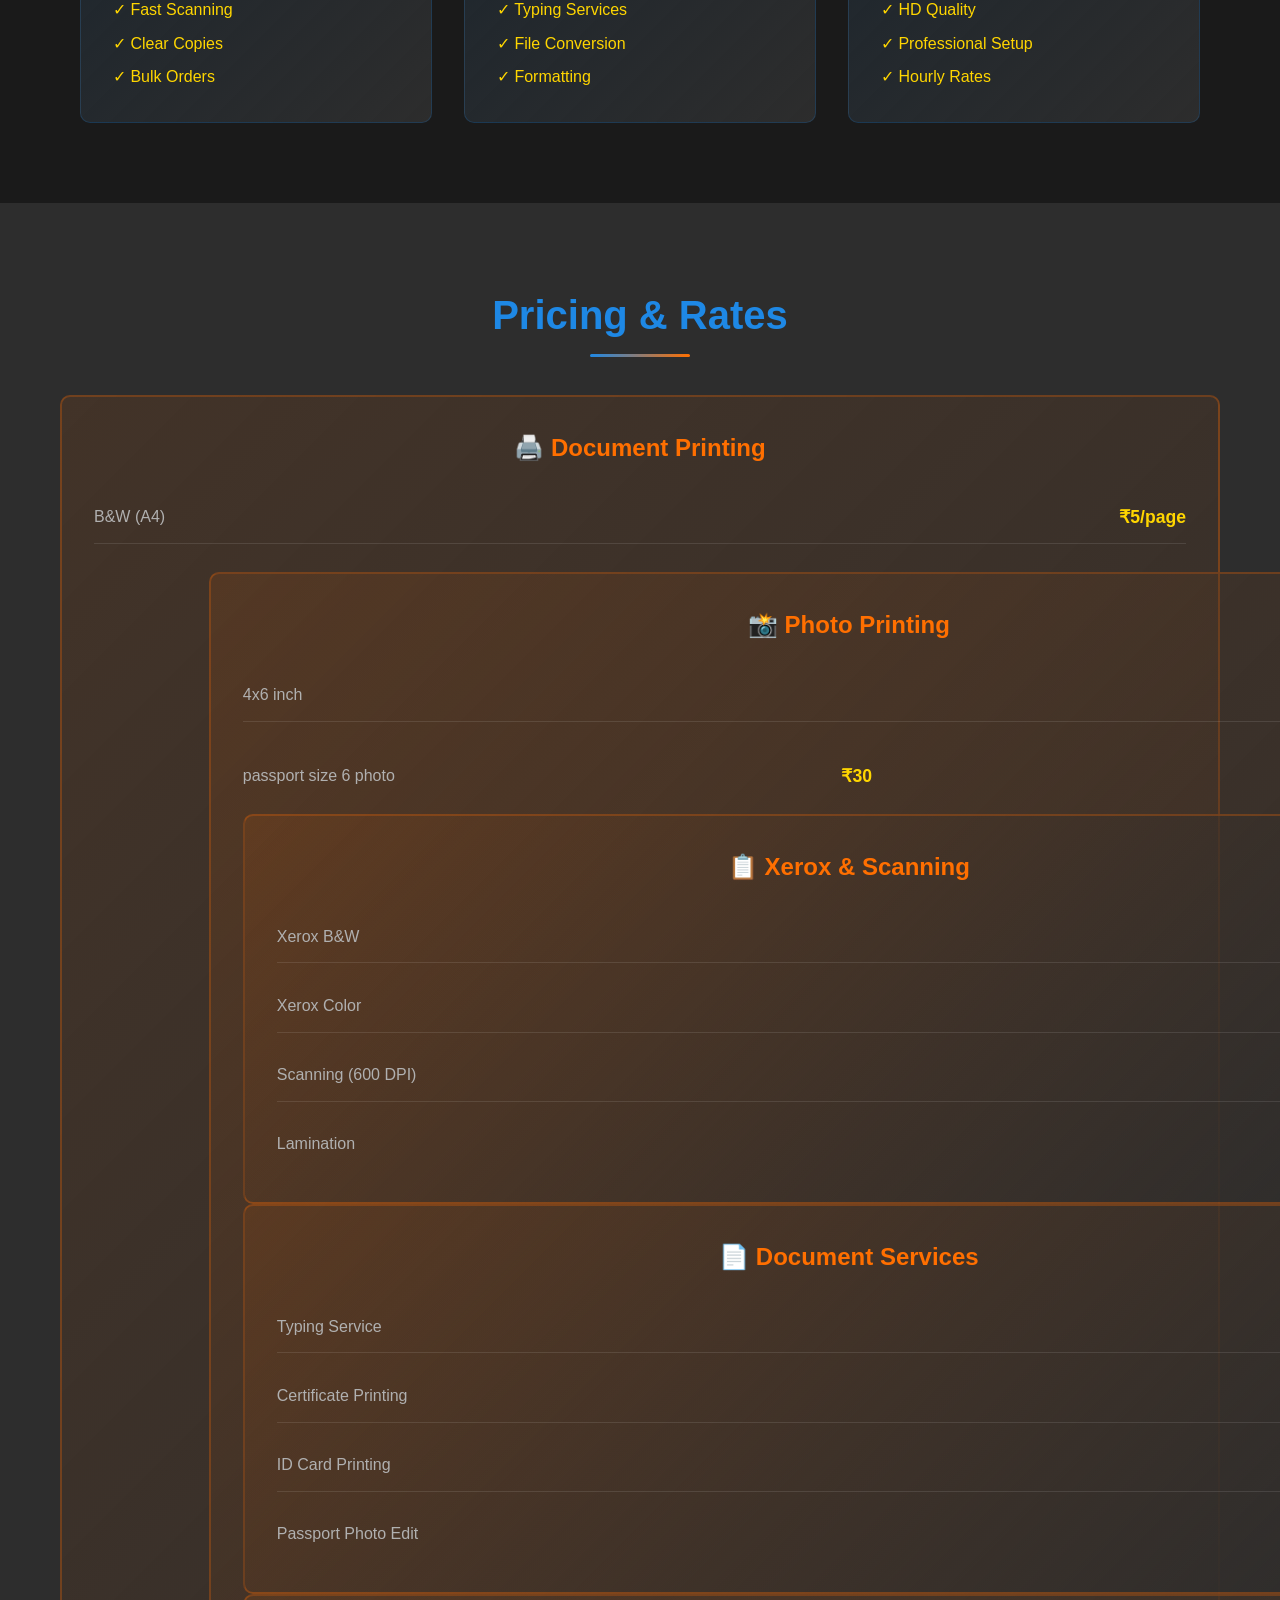
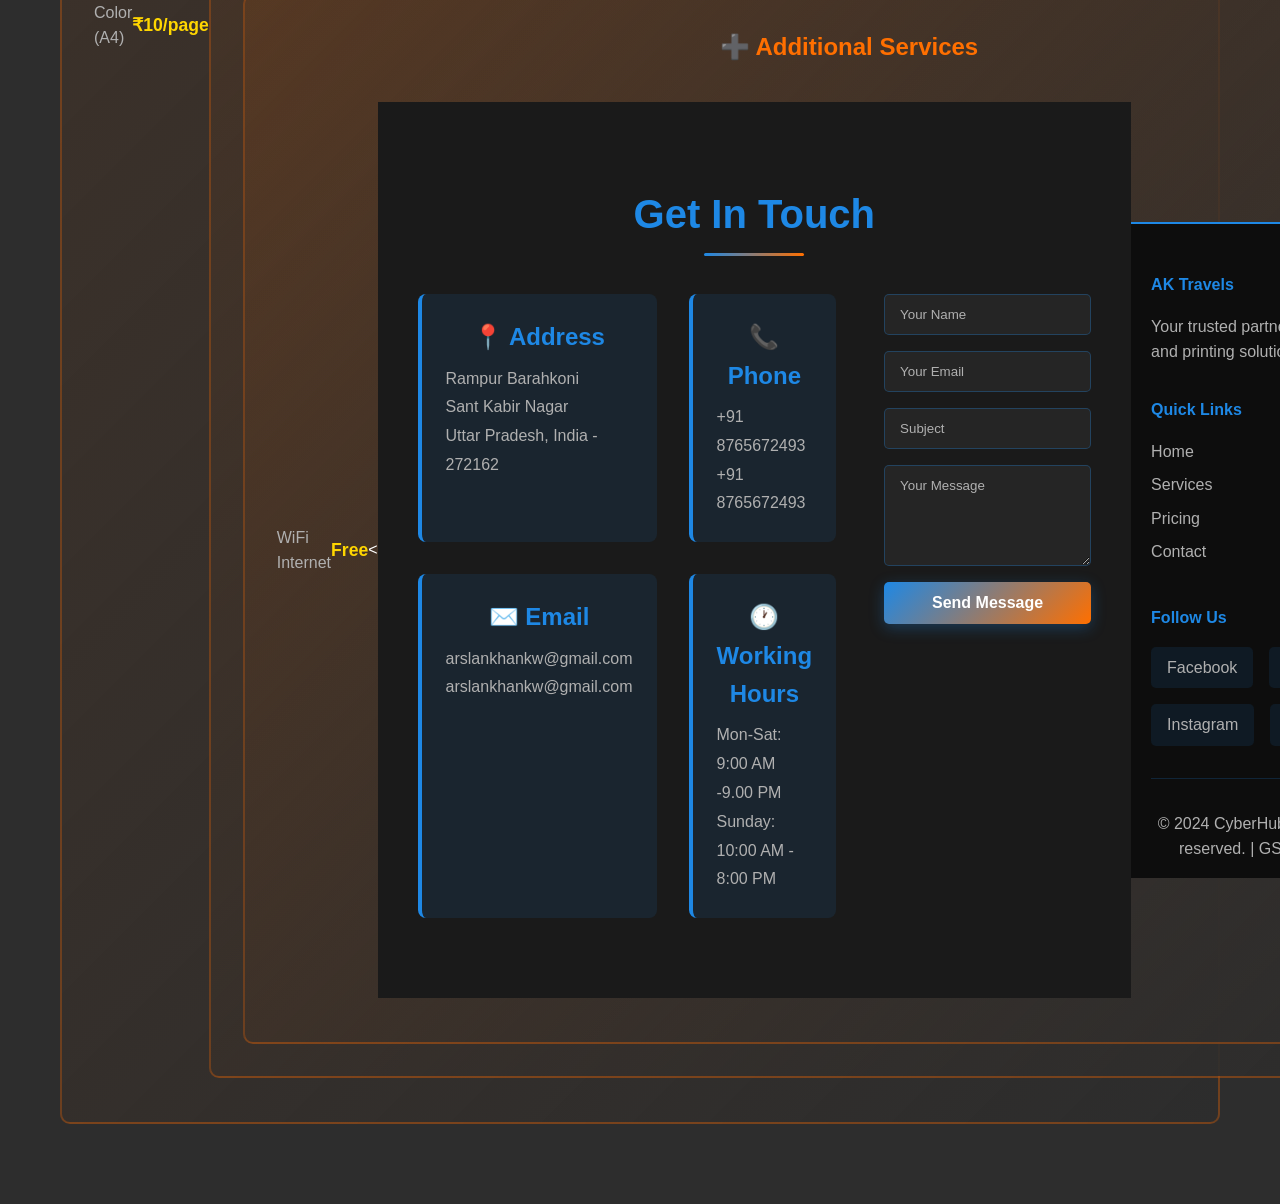
==== commit 7822e42f: "Update index.html" ====
--- a/index.html
+++ b/index.html
@@ -122,27 +122,7 @@
         <div class="container">
             <h2 class="section-title">Pricing & Rates</h2>
             <div class="pricing-grid">
-                <!-- Internet Pricing -->
-                <div class="pricing-card">
-                    <h3>🌐 Internet Services</h3>
-                    <div class="price-list">
-                        <div class="price-item">
-                            <span>Hourly Rate</span>
-                            <span class="price">₹30/hour</span>
-                        </div>
-                        <div class="price-item">
-                            <span>Half Day (4h)</span>
-                            <span class="price">₹100</span>
-                        </div>
-                        <div class="price-item">
-                            <span>Full Day (8h)</span>
-                            <span class="price">₹180</span>
-                        </div>
-                        <div class="price-item">
-                            <span>Student/Hour</span>
-                            <span class="price">₹25</span>
-                        </div>
-                    </div>
+               
                 </div>
 
                 <!-- Printing Pricing -->
@@ -151,42 +131,28 @@
                     <div class="price-list">
                         <div class="price-item">
                             <span>B&W (A4)</span>
-                            <span class="price">₹3/page</span>
+                            <span class="price">₹5/page</span>
                         </div>
                         <div class="price-item">
                             <span>Color (A4)</span>
                             <span class="price">₹10/page</span>
-                        </div>
-                        <div class="price-item">
-                            <span>B&W (A3)</span>
-                            <span class="price">₹5/page</span>
-                        </div>
-                        <div class="price-item">
-                            <span>Spiral Binding</span>
-                            <span class="price">₹50-100</span>
-                        </div>
-                    </div>
-                </div>
-
+                    
+         
                 <!-- Photo Printing -->
                 <div class="pricing-card">
                     <h3>📸 Photo Printing</h3>
                     <div class="price-list">
                         <div class="price-item">
                             <span>4x6 inch</span>
-                            <span class="price">₹15</span>
-                        </div>
-                        <div class="price-item">
-                            <span>5x7 inch</span>
-                            <span class="price">₹25</span>
-                        </div>
-                        <div class="price-item">
-                            <span>8x10 inch</span>
-                            <span class="price">₹40</span>
-                        </div>
-                        <div class="price-item">
-                            <span>Passport (2x2)</span>
-                            <span class="price">₹5</span>
+                            <span class="price">₹50</span>
+                        </div>
+                        <div class="price-item">
+                            <span>passport size 6 photo </span>
+                            <span class="price">₹30</span>
+                    
+                        <div class="price-item">
+                            <span>Passport (36)</span>
+                            <span class="price">₹100</span>
                         </div>
                     </div>
                 </div>
@@ -197,7 +163,7 @@
                     <div class="price-list">
                         <div class="price-item">
                             <span>Xerox B&W</span>
-                            <span class="price">₹2/page</span>
+                            <span class="price">₹5/page</span>
                         </div>
                         <div class="price-item">
                             <span>Xerox Color</span>
@@ -205,7 +171,7 @@
                         </div>
                         <div class="price-item">
                             <span>Scanning (600 DPI)</span>
-                            <span class="price">₹3/page</span>
+                            <span class="price">₹5/page</span>
                         </div>
                         <div class="price-item">
                             <span>Lamination</span>
@@ -228,11 +194,11 @@
                         </div>
                         <div class="price-item">
                             <span>ID Card Printing</span>
-                            <span class="price">₹80-150</span>
+                            <span class="price">₹80-100</span>
                         </div>
                         <div class="price-item">
                             <span>Passport Photo Edit</span>
-                            <span class="price">₹50/set</span>
+                            <span class="price">₹30-50/set</span>
                         </div>
                     </div>
                 </div>
@@ -244,25 +210,9 @@
                         <div class="price-item">
                             <span>WiFi Internet</span>
                             <span class="price">Free</span>
-                        </div>
-                        <div class="price-item">
-                            <span>USB Drive</span>
-                            <span class="price">₹20 (Refund.)</span>
-                        </div>
-                        <div class="price-item">
-                            <span>CD/DVD Burning</span>
-                            <span class="price">₹30-50</span>
-                        </div>
-                        <div class="price-item">
-                            <span>Video Conferencing</span>
-                            <span class="price">₹100/hour</span>
-                        </div>
-                    </div>
-                </div>
-            </div>
-        </div>
-    </section>
-
+                      
+                        <
+         
     <!-- Contact Section -->
     <section id="contact" class="contact">
         <div class="container">
@@ -271,19 +221,19 @@
                 <div class="contact-info">
                     <div class="info-item">
                         <h3>📍 Address</h3>
-                        <p>123 Cyber Street<br>Connaught Place<br>Delhi, India - 110001</p>
+                        <p>Rampur Barahkoni<br>Sant Kabir Nagar <br>Uttar Pradesh, India - 272162</p>
                     </div>
                     <div class="info-item">
                         <h3>📞 Phone</h3>
-                        <p>+91 98765 43210<br>+91 98765 43211</p>
+                        <p>+91 8765672493<br>+91 8765672493</p>
                     </div>
                     <div class="info-item">
                         <h3>✉️ Email</h3>
-                        <p>info@cyberhub-india.com<br>support@cyberhub-india.com</p>
+                        <p>arslankhankw@gmail.com<br>arslankhankw@gmail.com</p>
                     </div>
                     <div class="info-item">
                         <h3>🕐 Working Hours</h3>
-                        <p>Mon-Sat: 9:00 AM - 10:00 PM<br>Sunday: 10:00 AM - 8:00 PM</p>
+                        <p>Mon-Sat: 9:00 AM -9.00 PM<br>Sunday: 10:00 AM - 8:00 PM</p>
                     </div>
                 </div>
                 <form class="contact-form">
@@ -302,7 +252,7 @@
         <div class="container">
             <div class="footer-content">
                 <div class="footer-section">
-                    <h4>CyberHub India</h4>
+                    <h4>AK Travels</h4>
                     <p>Your trusted partner for all internet and printing solutions.</p>
                 </div>
                 <div class="footer-section">
